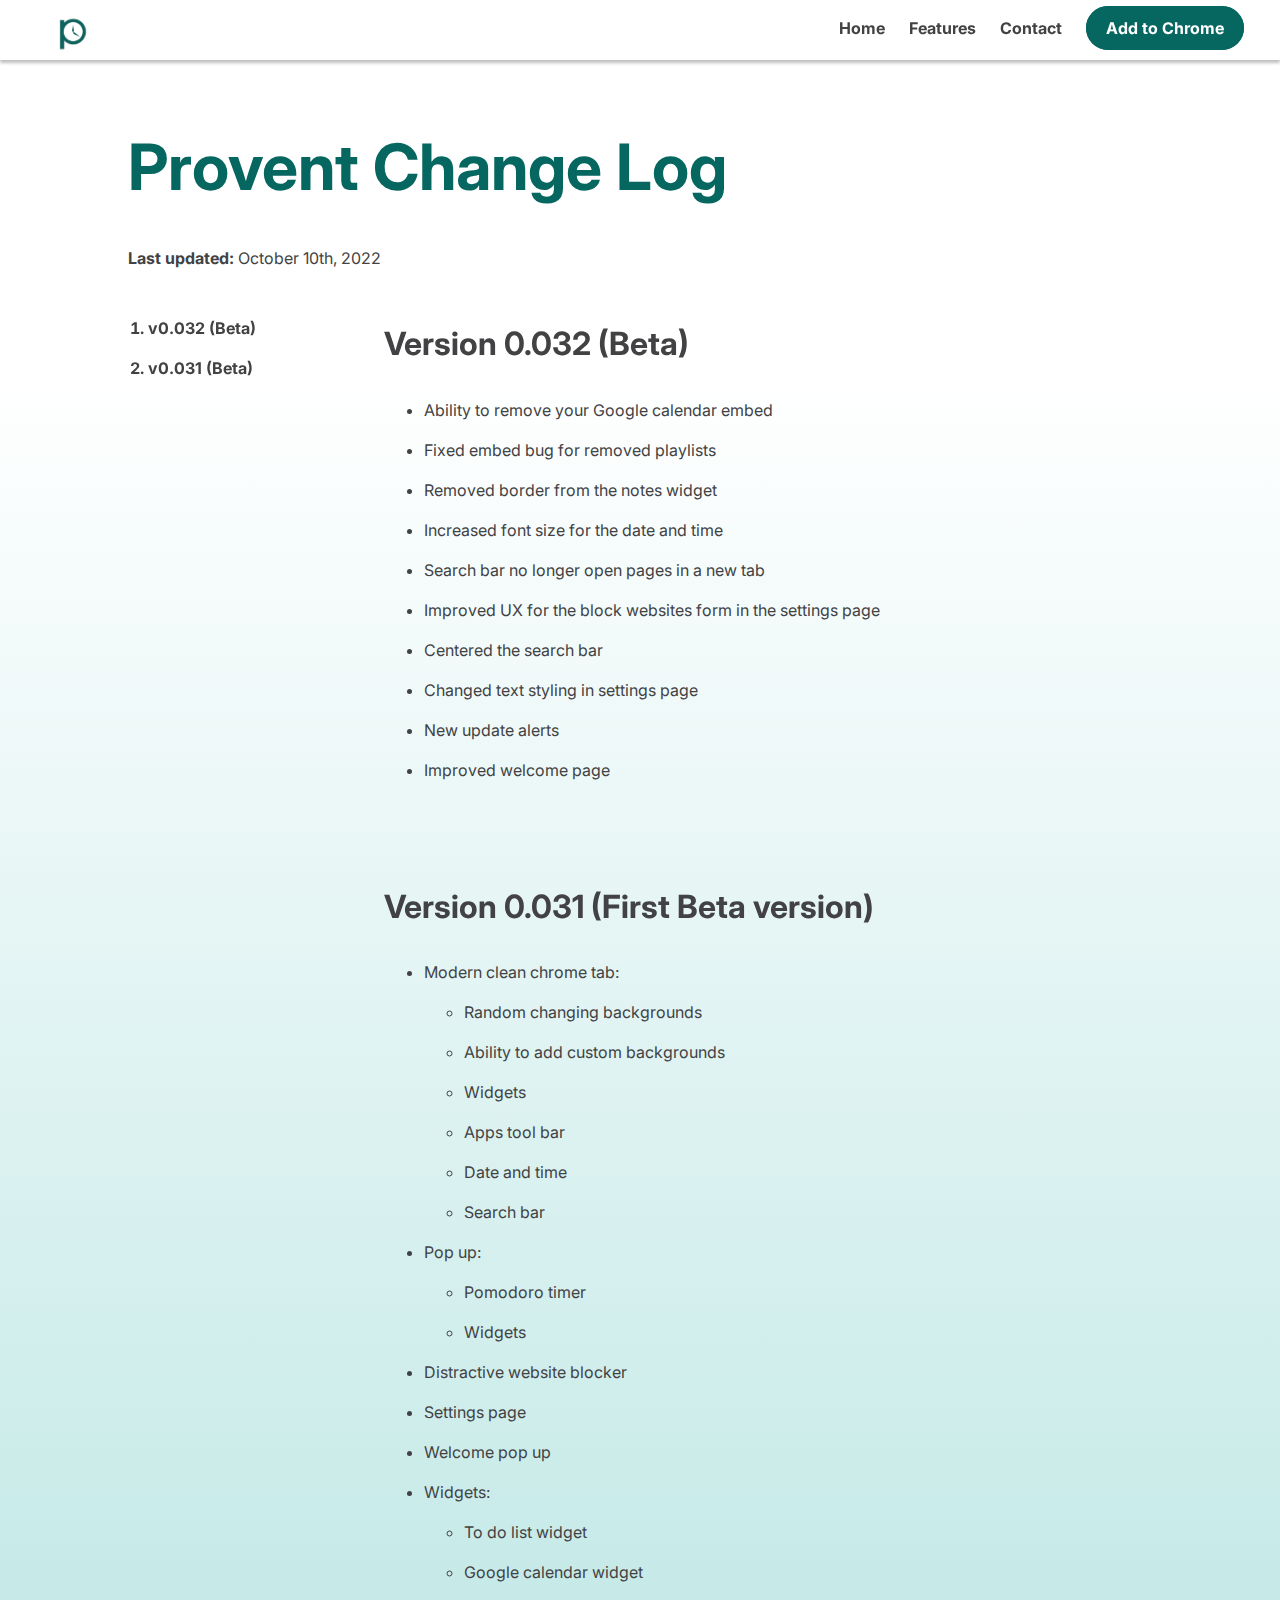
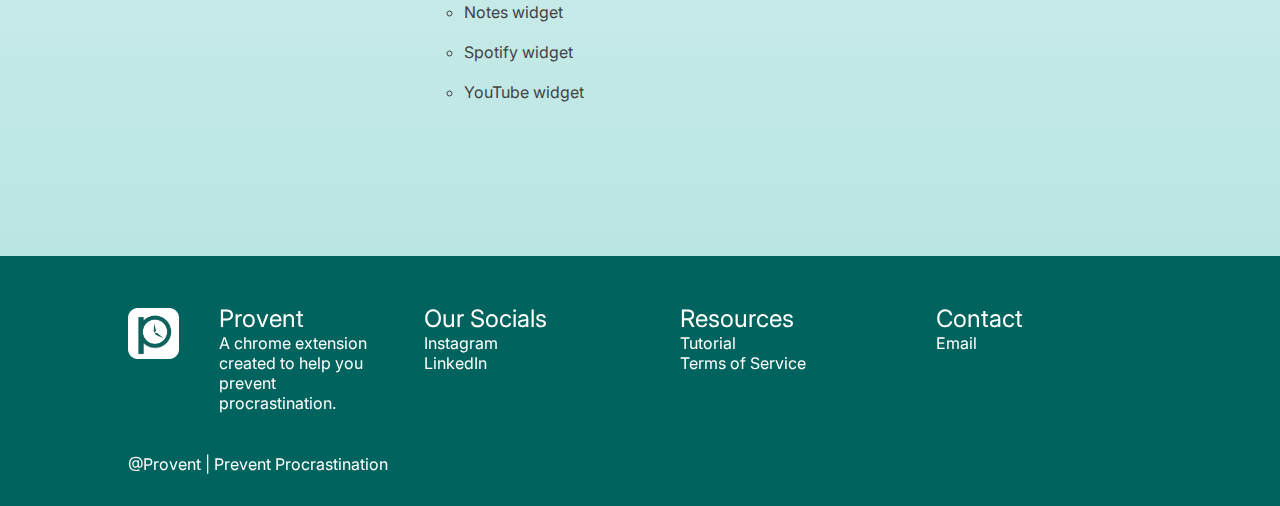
==== changelog.html @ 02d6f4b9 "Added more updates" ====
<!DOCTYPE html>
<html>
    <head>

		<!-- Global site tag (gtag.js) - Google Analytics -->
		<script async src="https://www.googletagmanager.com/gtag/js?id=G-ZHJ4S93012"></script>
		<script>
		window.dataLayer = window.dataLayer || [];
		function gtag(){dataLayer.push(arguments);}
		gtag('js', new Date());

		gtag('config', 'G-ZHJ4S93012');
		</script>

        <title>Provent Change Log</title>
        <meta name="viewport" content="width=device-width, initial-scale=1.0">

		<meta name="keywords" content="Provent, Chrome, Chrome Extension, Productivity, Pomodoro, Timer, Time management, tool, productivity Chrome extension">
		<meta name="author" content="Provent">
		<meta name="application-name" content="Provent">
			
		<meta name="description" content="Introducing Provent, the all-inclusive, customizable time management Chrome Extension to tailor to your workflow."/>
			
		<meta name="title" property="og:title" content="Provent">
		<meta property="og:type" content="Website">
		<meta property="og:image" content="https://raw.githubusercontent.com/Provent-Extension/Provent-Extension.github.io/main/images/metaimage.png" /> 

		<link rel="stylesheet" href="css/info.css">
        <link rel="stylesheet" href="css/universal.css">
        <link rel="icon" href="images/logosmall.png">

		<!-- AOS -->
		<link href="https://unpkg.com/aos@2.3.1/dist/aos.css" rel="stylesheet">
		<!-- AOS -->
    </head>
    
    <body>
        <section class= 'header'>
            <nav>
                <div class='nav-links'>
                    <ul>
                        <li>
                            <img class="nav-logo" src="images/logobig.png" alt="Provent Logo">
                        </li>

						<li class="nav-right">
							<button id="entire_ham_menu" class="ham_menu" onclick="animate_ham_menu()">
								<div id="hammenu_line_one" class="lines"></div>
								<div id="hammenu_line_two" class="lines"></div>
								<div id="hammenu_line_three" class="lines"></div>
							</button>
						</li>
                        
                        <li class="nav-right"><a class="nav-download-btn" href="https://docs.google.com/forms/d/e/1FAIpQLSe_kOKucHuHbWUG4hhaOFghbyfjqIIUNT7FRG__xOjYIaOE_Q/viewform" target="_blank">Add to Chrome</a></li>
                        <li class="nav-right"><a class="nav_link" href="index.html#contact">Contact</a></li> 
                        <li class="nav-right"><a class="nav_link" href="index.html#features">Features</a></li> 
                        <li class="nav-right"><a class="nav_link" href="index.html#home">Home</a></li>      
					</ul>
                </div>
            </nav>
        </section>

		<!-- Mobile nav bar -->

		<nav class="mobile_navbar" id="vertical_nav_bar">
			<ul class="mobile_navbar_ul">
				<li class="nav_mobile_li" onclick="animate_ham_menu()"><a class="nav_mobile_link" href="index.html#home">Home</a></li> 
				<li class="nav_mobile_li" onclick="animate_ham_menu()"><a class="nav_mobile_link" href="index.html#features">Features</a></li> 
				<li class="nav_mobile_li" onclick="animate_ham_menu()"><a class="nav_mobile_link" href="index.html#contact">Contact</a></li> 
				<li class="nav_mobile_li" onclick="animate_ham_menu()"><a class="mobilenav-download-btn" href="https://docs.google.com/forms/d/e/1FAIpQLSe_kOKucHuHbWUG4hhaOFghbyfjqIIUNT7FRG__xOjYIaOE_Q/viewform" target="_blank">Add to Chrome</a></li>
			</ul>
		</nav>

		<div class="vnb_blur" id="vnb_blur" onclick="animate_ham_menu()">
			
		</div>
		<!-- Mobile nav bar ^^^ -->
         
        <section class="info_container">
            <h1 class="page_info_title">Provent Change Log</h1>
			<p class="page_info_des"><b>Last updated:</b> October 10th, 2022</p>

            <div class="column_containers">
                <div class="left_column_container">
					<ol class="info_nav_ol">
						<li class="info_nav_li"><a class="info_nav_a" href="#v0.032">v0.032 (Beta)</a></li>
						<li class="info_nav_li"><a class="info_nav_a" href="#v0.031">v0.031 (Beta)</a></li>
					</ol>
                </div>

                <div class="right_column_container">

					<h2 class="info_title" id="v0.032">Version 0.032 (Beta)</h2>
				
                    <ul class="info_l_container">
                        <li class="info_li">Ability to remove your Google calendar embed</li>
                        <li class="info_li">Fixed embed bug for removed playlists</li>
                        <li class="info_li">Removed border from the notes widget</li>
                        <li class="info_li">Increased font size for the date and time</li>
                        <li class="info_li">Search bar no longer open pages in a new tab</li>
                        <li class="info_li">Improved UX for the block websites form in the settings page</li>
                        <li class="info_li">Centered the search bar</li>
                        <li class="info_li">Changed text styling in settings page</li>
                        <li class="info_li">New update alerts</li>
						<li class="info_li">Improved welcome page</li>
                    </ul>
            

					<h2 class="info_title" id="v0.031">Version 0.031 (First Beta version)</h2>
    
                    <ul class="info_l_container">
                        <li class="info_li">Modern clean chrome tab:</li>
                        <ul class="info_l_container">
                            <li class="info_li">Random changing backgrounds</li>
                            <li class="info_li">Ability to add custom backgrounds</li>
                            <li class="info_li">Widgets</li>
                            <li class="info_li">Apps tool bar</li>
                            <li class="info_li">Date and time</li>
                            <li class="info_li">Search bar</li>
                        </ul>
                        <li class="info_li">Pop up:</li>
                        <ul class="info_l_container">
                            <li class="info_li">Pomodoro timer</li>
                            <li class="info_li">Widgets</li>             
                        </ul>
                        <li class="info_li">Distractive website blocker</li>
                        <li class="info_li">Settings page</li>
                        <li class="info_li">Welcome pop up</li>
                        <li class="info_li">Widgets:</li>
                        <ul class="info_l_container">
                            <li class="info_li">To do list widget</li>
                            <li class="info_li">Google calendar widget</li>
                            <li class="info_li">Notes widget</li>
                            <li class="info_li">Spotify widget</li>
                            <li class="info_li">YouTube widget</li>
                        </ul>
                    </ul>
                

		
	
				</div>
            </div>
        </section>


		
		<footer id="contact">
			<div class="footer_column_container">
				<div class="footer_column">
					<div class="footer_secondary_column fsc_logo_container">
						<img class="footer_logo" src="images/logobig.png">
					</div>
					
					<div class="footer_secondary_column fsc_text_container">
						<ul class="footer_list_container">
							<li class="footer_list_item flt_title">Provent</li>
							<li class="footer_list_item fsc_text">A chrome extension created to help you prevent procrastination.</li>
						</ul>
					</div>
				</div>
							
				<div class="footer_column">
					<ul class="footer_list_container">
						<li class="footer_list_item flt_title">Our Socials</li>
						<li class="footer_list_item"><a class="flt_link" href="https://www.instagram.com/proventextension/" target="_blank">Instagram</a></li>
						<!-- <li class="footer_list_item"><a class="flt_link" href="" target="_blank">Twitter</a></li> -->
						<li class="footer_list_item"><a class="flt_link" href="https://www.linkedin.com/company/proventextension" target="_blank">LinkedIn</a></li>
					</ul>
				</div>
							
				<div class="footer_column">
					<ul class="footer_list_container">
						<li class="footer_list_item flt_title">Resources</li>
						<li class="footer_list_item"><a class="flt_link" href="tutorial.html">Tutorial</a></li>
						<li class="footer_list_item"><a class="flt_link" href="tos.html">Terms of Service</a></li>
					</ul>
				</div>
				
				<div class="footer_column">
					<ul class="footer_list_container">
						<li class="footer_list_item flt_title">Contact</li>
						<li class="footer_list_item"><a class="flt_link" href="mailto:helloprovent@gmail.com" target="_blank">Email</a></li>

					</ul>
				</div>
			</div>
			<p class="credits">@Provent | Prevent Procrastination</p>
		</footer>

		<script src="js/navbar.js"></script>

		<!-- AOS -->
		<script src="https://unpkg.com/aos@2.3.1/dist/aos.js"></script>

		<script>
			AOS.init();
		</script>
		<!-- AOS -->

    </body>
</html>
---- css/info.css ----
html {
    scroll-behavior: smooth;
  }

body {
    background: linear-gradient(rgb(255, 255, 255) 17.67%, rgb(174, 225, 222) 100%, rgb(228, 251, 251) 100%);
}

.info_container {
    position: relative;
    margin: 10% 10%;
}

.page_info_title {
    color: #066660;
    font-family: 'Inter', sans-serif;
    font-size: 4em;
    position: relative;
    margin-top: 120px;
}

.page_info_des {
    margin-bottom: 20px;
    color: #424244;
    font-family: 'Inter', sans-serif;
    font-size: 1em;
    position: relative;
}

.column_containers:after {
    content: "";
    display: table;
    clear: both;
}

.left_column_container {
    float: left;
    width: 20%;
    position: sticky;
    top: 100px;
}
.info_nav_ol {
    padding: 0;
    padding-left: 20px;
    margin-top: 20px;
}
.info_nav_li {
    color: #424244;
    font-size: 1em;
    font-family: 'Inter', sans-serif;
    padding: 10px 0;
    font-weight: bold;
}
.info_nav_a {
    text-decoration: none;
    color: #424244;
}

.info_nav_a:hover {
    color: #066660;
}

.right_column_container {
    float: left;
    width: 75%;
    margin-left: 5%;
    margin-top: -60px;
    /* background: blue; */
}

.info_title {
    padding-top: 70px;
    color: #424244;
    font-family: 'Inter', sans-serif;
    font-size: 2em;
    position: relative;
}

.info_des {
    /* margin-bottom: -20px; */
    color: #424244;
    font-family: 'Inter', sans-serif;
    font-size: 1em;
    position: relative;
    margin-top: 20px;

    white-space: pre-line; /* collapse WS, preserve LB */
}

.info_l_container {
    font-family: 'Inter', sans-serif;
    color: #424244;
}

.info_li {
    font-family: 'Inter', sans-serif;
    color: #424244;
    padding: 10px 0px;
}

.tos_character_casing {
    text-transform: uppercase;
}

.youtube_tutorial {
    width: 560px;
    height: 315px;
    display: block;
    margin: 0 auto;
}

@media only screen and (max-width: 1000px) {
    .info_container {
        margin: 10% 5%; /* Decreases the horizontal margins */
    }
}

@media only screen and (max-width: 850px) {
    .info_container {
        margin: 10% 7.5%; /* Decreases the horizontal margins */
    }
    .left_column_container {
        position: relative;
        top: 0px;
        width: 100%;
    }
    .right_column_container {
        width: 100%;
        margin-left: 0%;
    }
    .info_title {
        font-size: 1.5em;
    }
}

@media only screen and (max-width: 700px) {
    .youtube_tutorial {
        width: 300px;
        height: 160px;
        display: block;
        margin: 0 auto;
    }   
}

@media only screen and (max-width: 500px) {
    .youtube_tutorial {
        width: 200px;
        height: 100px;
        display: block;
        margin: 0 auto;
    }   
}
---- css/universal.css ----
@import url('https://fonts.googleapis.com/css2?family=Comfortaa:wght@300&family=Dosis:wght@300&family=Inter&family=Poppins:ital,wght@0,600;1,600&family=Space+Mono&display=swap');

body {
    margin: 0;
}

img {
    pointer-events: none;
}

/* Nav bar */
nav {
    background-color: #FFFFFF;
    display: flex;
    justify-content: space-between;
    align-items: center;
    position: fixed;
    width: 100%;
    height: 60px;
    top: 0;
    z-index: 99;
    box-shadow: 0px 3px 3px rgb(0 0 0 / 25%);
}

.nav-links {
    width: 100%;
}

.nav-links ul li {
    list-style: none;
    display: inline-block;
    padding: 8px 12px;
    position: relative;
    font-family: 'Inter', sans-serif;
    line-height: 60px;
}

.nav-logo {
    position: relative;
    width: 40px;
    height: auto;
    top: 15px;
}

.nav-right {
    float: right;
	color: #424244;
	font-weight: bold;
}


.nav_link {
    color: #424244;
    text-decoration: none;
    transition: 0.3s;
}

.nav_link:hover {
    color: #88DBD4;
}

.nav-download-btn {
    background-color: #066660;
    color: #FFFFFF;
    font-family: 'Inter', sans-serif;
    text-align: center;
    border-radius: 40px;
    padding: 10px 18px;
    text-decoration: none;
    transition: 0.3s;
    border: #066660 2px solid;
}

.nav-download-btn:hover {
    background: transparent;
    color: #424244;
}

.quote {
    width: 80%;
}

/*Hamburger Menu*/
.ham_menu {
    width:auto;
    height:auto;
    border:none;
    cursor:pointer;
    display:none;
    margin-right:2em;
    position: relative;
    top: 15px;
    background: transparent;
}
.ham_menu:focus {
    outline:none;
}
.lines {
    width:25px;
    height:3px;
    margin:4px;
    top:0px;
    background: #88DBD4;
}

.line_one_ani {
    transition:0.2s;
    transform:rotate(135deg);
    position: relative;
    top:7px;
    animation: move_then_rotate 0.1s;
}
@keyframes move_then_rotate {
    from {top:0px; transform:rotate(0deg);}
    to {top:7px; transform:rotate(135deg);}
}
.line_two_ani {
    transition:0.2s;
    transform:rotate(45deg);
}
.line_three_ani {
    position: relative;
    transition:0.5s;
    top:-7px;
    animation: move_then_disappear 0.1s;
    opacity:0;
    right:0px;
}
@keyframes move_then_disappear {
    0% {right:0px; opacity:1; top:0px;}
    25% {right:5px;}
    50% {right:-5px;}
    100% {right:0px; opacity:0; top:-7px;}
}
.ham_menu_spin {
    animation: ham_menu_spin 0.2s;
    transform-origin: center;
    transform:rotate(0deg);
}
@keyframes ham_menu_spin {
    from {transform:rotate(0deg);}
    to {transform:rotate(360deg);}
}
#hammenu_line_one {transition:0.2s;}
#hammenu_line_two {transition:0.2s;}
#hammenu_line_three {transition:0.2s;}
@keyframes move_then_reappear {
    0% {right:0px; opacity:0; top:-7px;}
    25% {right:-5px;}
    50% {right:5px;}
    100% {right:0px; opacity:1; top:0px;}
}
/*Hamburger Menu ^ ^ ^*/
/* Nav bar ^^^ */

/* Mobile navbar */
.vnb_blur {
    background: #000000;
    opacity: 0.7;
    height: 100vh;
    width: 100vw;
    position: fixed;
    z-index: 89;
    transition: 0.3s;
    display: none;
    cursor: pointer;
}

.mobile_navbar {
    background: #FFFFFF;
    height: 100vh;
    width: 70%;
    position: fixed;
    /* display: block; */
    display: none;
    right: 0;
    z-index: 90;
    right: -500px;
    transition: 0.3s;
}

.mobile_navbar_ul {
    position: relative;
    top: 200px;
    list-style-type: none;
    margin: 0 auto;
    display: block;
    padding: 0;
}
.nav_mobile_li {
    text-align: center;
    font-size: 1.2em;
    margin: 20px 0;
}

.nav_mobile_link {
    color: #424244;
    text-decoration: none;
    transition: 0.3s;
    font-family: 'Inter';
    font-style: normal;
}

.nav_mobile_link:hover {
    color: #88DBD4;
}
.mobilenav-download-btn {
    background: #066660;
    color: #FFFFFF;
    font-family: 'Inter', sans-serif;
    text-align: center;
    border-radius: 40px;
    padding: 10px 15px;
    top: 100px;
    position: relative;
    text-decoration: none;
    transition: 0.3s;
    border: #066660 2px solid;
}

.mobilenav-download-btn:hover {
    background: transparent;
    color: #424244;
}
/* Mobile navbar ^^^ */


/* Footer */

footer {
	margin-top: 50px;
	width: 100%;
	height: auto;
	background: #00635D;
	padding: 2.5% 0px;
}

.footer_column_container {
	padding: 0px 10%;
}

.footer_column_container:after {
    content: "";
    display: table;
    clear: both;
}

.footer_column {
    width: 25%;
    float: left;
    position: relative;
    height: auto;
	margin: 0 auto;
	display: block;
}

.footer_secondary_column {
    float: left;
    position: relative;
    height: auto;
	margin: 0 auto;
	display: block;
}
.fsc_logo_container {
	width: 20%;
}
.fsc_text_container {
	width: 80%;
}

.fsc_text {
	color: white;
	text-decoration: none;
	width: 90%;
}

.footer_logo {
	width: 100%;
	height: auto;
	display: block;
	margin: 0 auto;
	top: 20px;
	position: relative;
}

.footer_list_container {
	list-style-type: none;
}

.footer_list_item {
	color: white;
	font-family: 'Inter';
    font-style: normal;
}

.flt_title {
	font-size: 1.5em;
}

.flt_link {
	color: white;
	text-decoration: none;
    transition: 0.3s;
}

.flt_link:hover {
    color: #D8FBF9;
}

.credits {
	color: #FFFFFF;
	font-family: 'Inter';
	font-style: normal;
	width: 80%;
	margin: 0px auto;
	display: block;
	position: relative;
    margin-top: 25px;
}
/* Footer ^^^ */

@media only screen and (max-width: 860px) {
    .footer_column {
        width: 100%;
        float: none;
        display: block;
        margin: 0 auto;
    }
    .fsc_logo_container {
        width: 60px;
    }
    .footer_logo {
        width: 60px;
        margin-bottom: 30px;
    }
    .footer_secondary_column {
        float: none;
        width: 100%;
        display: block;
        margin: 0 auto;
    }
    .footer_list_container {
        padding: 0;
    }
    .footer_list_item {
        text-align: center;
        display: block;
        margin: 5px auto;
    }
}

@media only screen and (max-width: 600px) {
    .ham_menu {display:block;}
    .nav-download-btn {display: none;}
    .nav_link {display: none;}
}
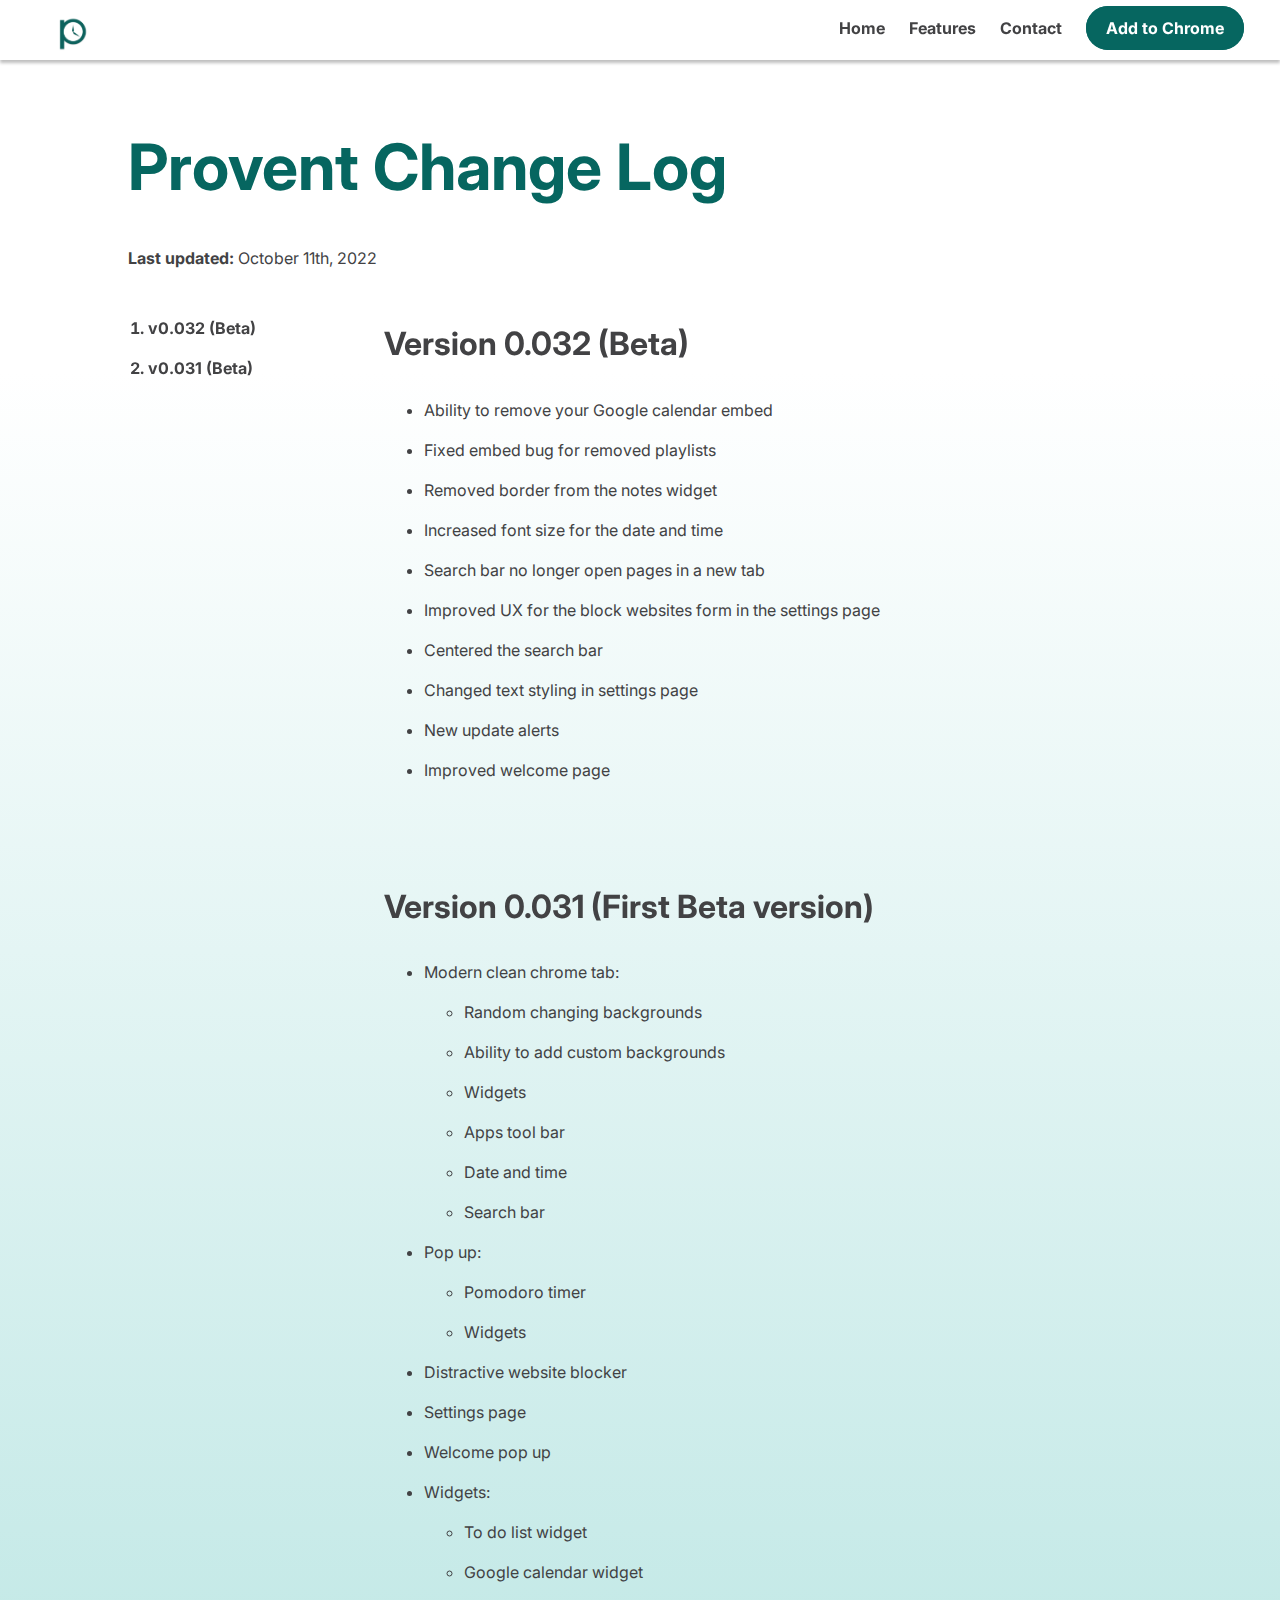
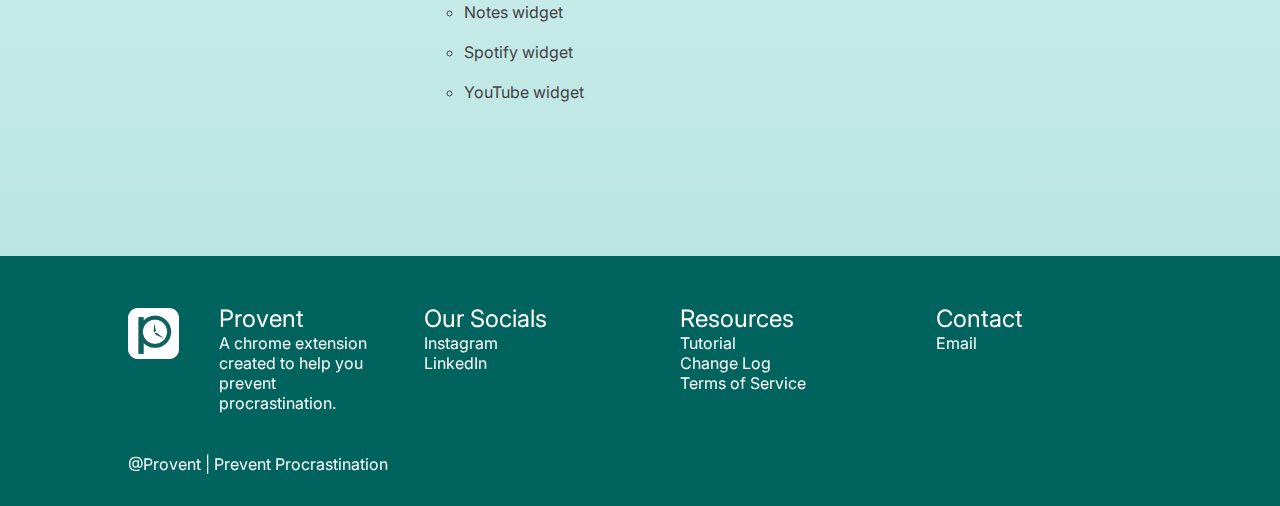
==== commit 5ddd4c9f: "Updated for v0.032" ====
--- a/changelog.html
+++ b/changelog.html
@@ -78,7 +78,7 @@
          
         <section class="info_container">
             <h1 class="page_info_title">Provent Change Log</h1>
-			<p class="page_info_des"><b>Last updated:</b> October 10th, 2022</p>
+			<p class="page_info_des"><b>Last updated:</b> October 11th, 2022</p>
 
             <div class="column_containers">
                 <div class="left_column_container">
@@ -173,6 +173,7 @@
 					<ul class="footer_list_container">
 						<li class="footer_list_item flt_title">Resources</li>
 						<li class="footer_list_item"><a class="flt_link" href="tutorial.html">Tutorial</a></li>
+						<li class="footer_list_item"><a class="flt_link" href="changelog.html">Change Log</a></li>
 						<li class="footer_list_item"><a class="flt_link" href="tos.html">Terms of Service</a></li>
 					</ul>
 				</div>
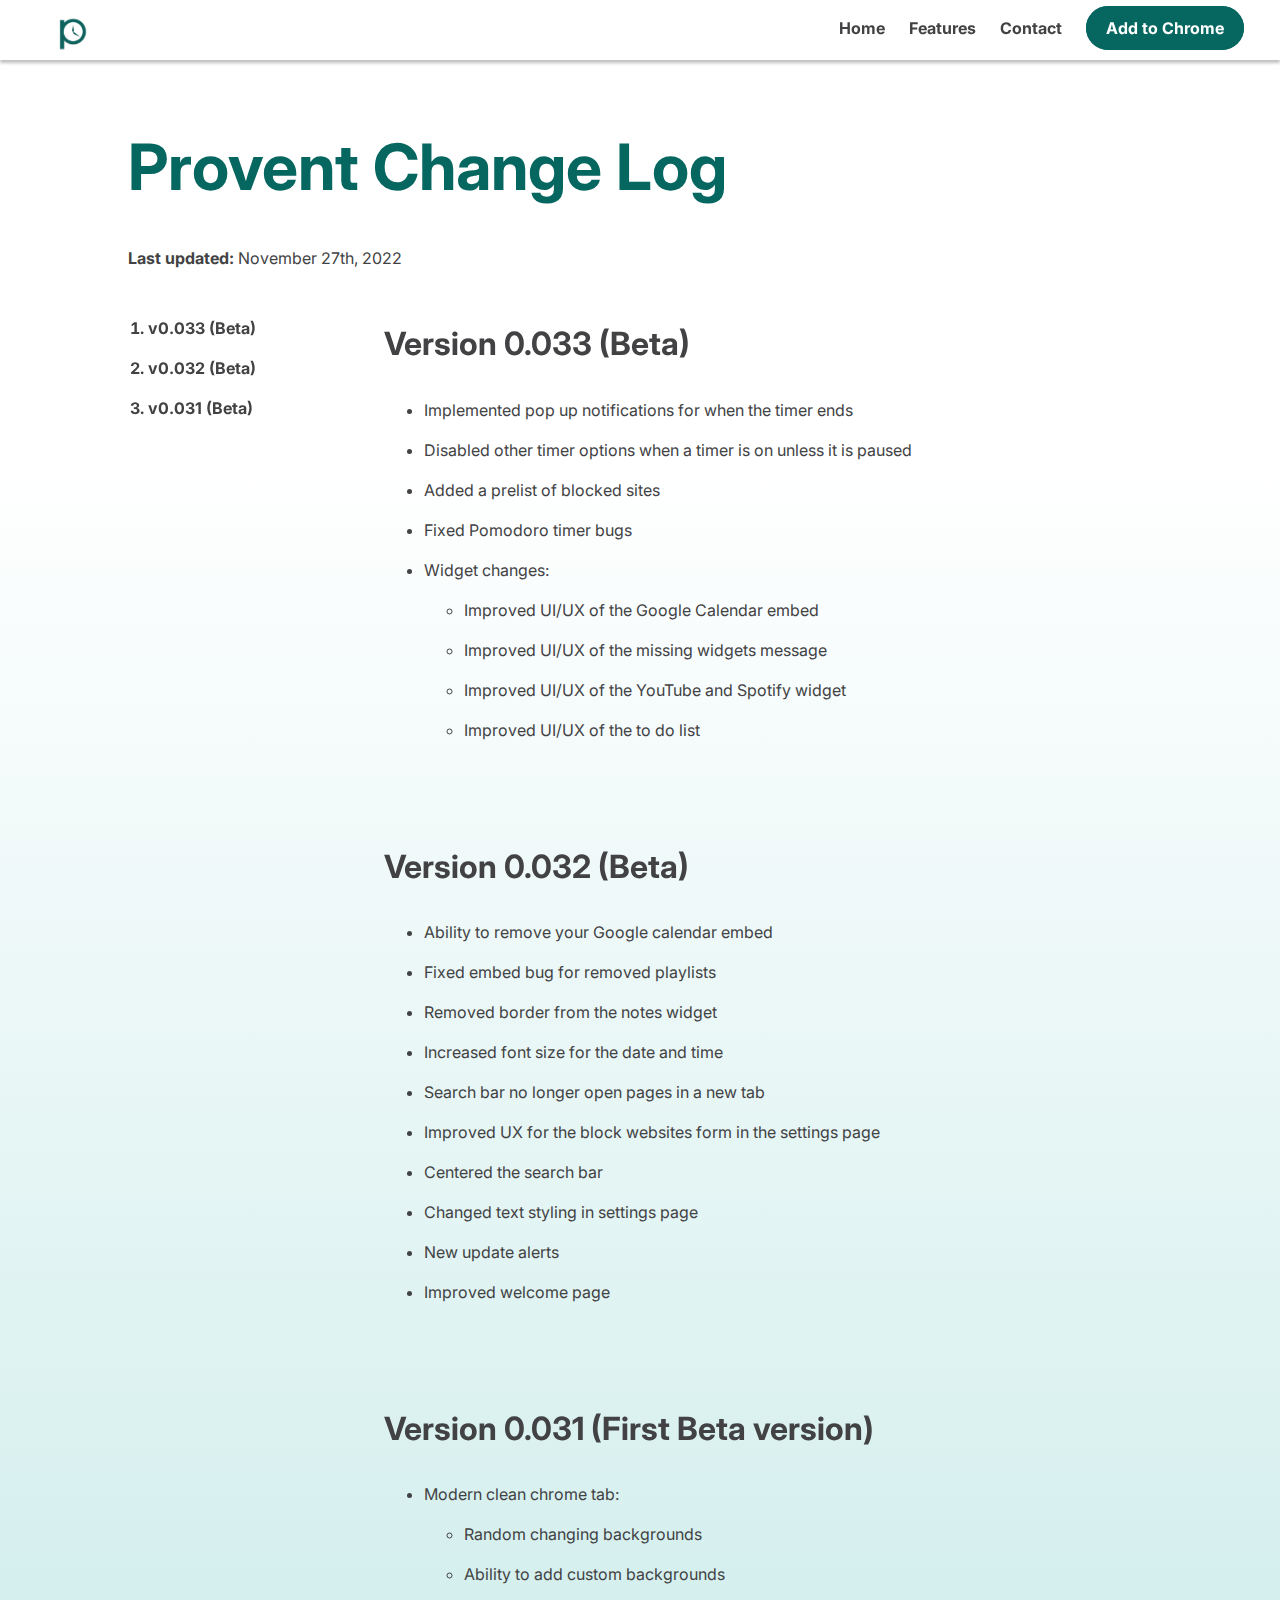
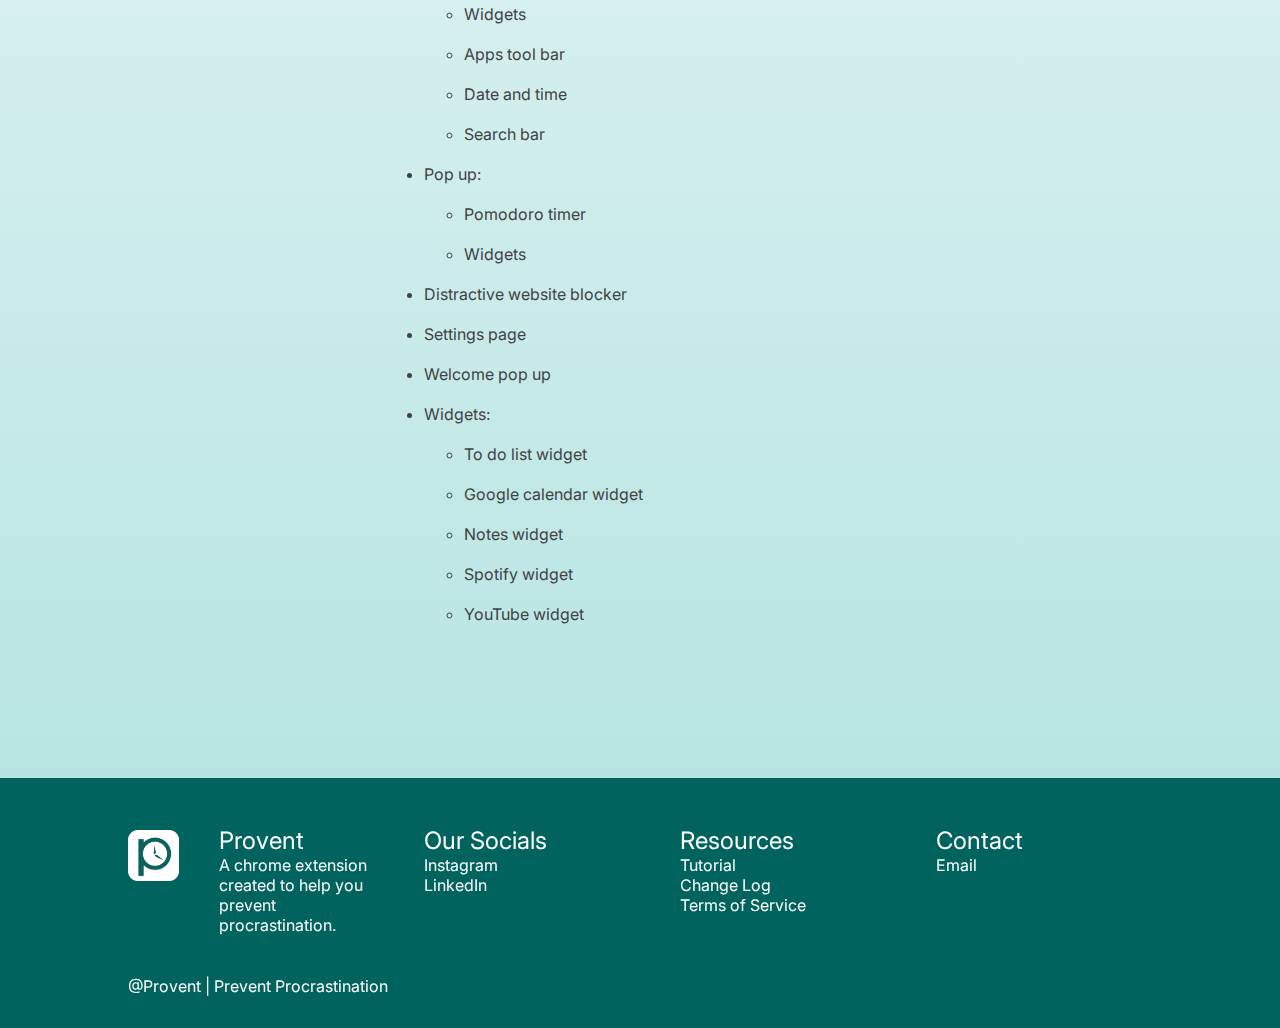
==== commit 1a5c5b40: "Added v0.033 and Download link" ====
--- a/changelog.html
+++ b/changelog.html
@@ -1,203 +1,222 @@
-<!DOCTYPE html>
-<html>
-    <head>
-
-		<!-- Global site tag (gtag.js) - Google Analytics -->
-		<script async src="https://www.googletagmanager.com/gtag/js?id=G-ZHJ4S93012"></script>
-		<script>
-		window.dataLayer = window.dataLayer || [];
-		function gtag(){dataLayer.push(arguments);}
-		gtag('js', new Date());
-
-		gtag('config', 'G-ZHJ4S93012');
-		</script>
-
-        <title>Provent Change Log</title>
-        <meta name="viewport" content="width=device-width, initial-scale=1.0">
-
-		<meta name="keywords" content="Provent, Chrome, Chrome Extension, Productivity, Pomodoro, Timer, Time management, tool, productivity Chrome extension">
-		<meta name="author" content="Provent">
-		<meta name="application-name" content="Provent">
-			
-		<meta name="description" content="Introducing Provent, the all-inclusive, customizable time management Chrome Extension to tailor to your workflow."/>
-			
-		<meta name="title" property="og:title" content="Provent">
-		<meta property="og:type" content="Website">
-		<meta property="og:image" content="https://raw.githubusercontent.com/Provent-Extension/Provent-Extension.github.io/main/images/metaimage.png" /> 
-
-		<link rel="stylesheet" href="css/info.css">
-        <link rel="stylesheet" href="css/universal.css">
-        <link rel="icon" href="images/logosmall.png">
-
-		<!-- AOS -->
-		<link href="https://unpkg.com/aos@2.3.1/dist/aos.css" rel="stylesheet">
-		<!-- AOS -->
-    </head>
-    
-    <body>
-        <section class= 'header'>
-            <nav>
-                <div class='nav-links'>
-                    <ul>
-                        <li>
-                            <img class="nav-logo" src="images/logobig.png" alt="Provent Logo">
-                        </li>
-
-						<li class="nav-right">
-							<button id="entire_ham_menu" class="ham_menu" onclick="animate_ham_menu()">
-								<div id="hammenu_line_one" class="lines"></div>
-								<div id="hammenu_line_two" class="lines"></div>
-								<div id="hammenu_line_three" class="lines"></div>
-							</button>
-						</li>
-                        
-                        <li class="nav-right"><a class="nav-download-btn" href="https://docs.google.com/forms/d/e/1FAIpQLSe_kOKucHuHbWUG4hhaOFghbyfjqIIUNT7FRG__xOjYIaOE_Q/viewform" target="_blank">Add to Chrome</a></li>
-                        <li class="nav-right"><a class="nav_link" href="index.html#contact">Contact</a></li> 
-                        <li class="nav-right"><a class="nav_link" href="index.html#features">Features</a></li> 
-                        <li class="nav-right"><a class="nav_link" href="index.html#home">Home</a></li>      
-					</ul>
-                </div>
-            </nav>
-        </section>
-
-		<!-- Mobile nav bar -->
-
-		<nav class="mobile_navbar" id="vertical_nav_bar">
-			<ul class="mobile_navbar_ul">
-				<li class="nav_mobile_li" onclick="animate_ham_menu()"><a class="nav_mobile_link" href="index.html#home">Home</a></li> 
-				<li class="nav_mobile_li" onclick="animate_ham_menu()"><a class="nav_mobile_link" href="index.html#features">Features</a></li> 
-				<li class="nav_mobile_li" onclick="animate_ham_menu()"><a class="nav_mobile_link" href="index.html#contact">Contact</a></li> 
-				<li class="nav_mobile_li" onclick="animate_ham_menu()"><a class="mobilenav-download-btn" href="https://docs.google.com/forms/d/e/1FAIpQLSe_kOKucHuHbWUG4hhaOFghbyfjqIIUNT7FRG__xOjYIaOE_Q/viewform" target="_blank">Add to Chrome</a></li>
-			</ul>
-		</nav>
-
-		<div class="vnb_blur" id="vnb_blur" onclick="animate_ham_menu()">
-			
-		</div>
-		<!-- Mobile nav bar ^^^ -->
-         
-        <section class="info_container">
-            <h1 class="page_info_title">Provent Change Log</h1>
-			<p class="page_info_des"><b>Last updated:</b> October 11th, 2022</p>
-
-            <div class="column_containers">
-                <div class="left_column_container">
-					<ol class="info_nav_ol">
-						<li class="info_nav_li"><a class="info_nav_a" href="#v0.032">v0.032 (Beta)</a></li>
-						<li class="info_nav_li"><a class="info_nav_a" href="#v0.031">v0.031 (Beta)</a></li>
-					</ol>
-                </div>
-
-                <div class="right_column_container">
-
-					<h2 class="info_title" id="v0.032">Version 0.032 (Beta)</h2>
-				
-                    <ul class="info_l_container">
-                        <li class="info_li">Ability to remove your Google calendar embed</li>
-                        <li class="info_li">Fixed embed bug for removed playlists</li>
-                        <li class="info_li">Removed border from the notes widget</li>
-                        <li class="info_li">Increased font size for the date and time</li>
-                        <li class="info_li">Search bar no longer open pages in a new tab</li>
-                        <li class="info_li">Improved UX for the block websites form in the settings page</li>
-                        <li class="info_li">Centered the search bar</li>
-                        <li class="info_li">Changed text styling in settings page</li>
-                        <li class="info_li">New update alerts</li>
-						<li class="info_li">Improved welcome page</li>
-                    </ul>
-            
-
-					<h2 class="info_title" id="v0.031">Version 0.031 (First Beta version)</h2>
-    
-                    <ul class="info_l_container">
-                        <li class="info_li">Modern clean chrome tab:</li>
-                        <ul class="info_l_container">
-                            <li class="info_li">Random changing backgrounds</li>
-                            <li class="info_li">Ability to add custom backgrounds</li>
-                            <li class="info_li">Widgets</li>
-                            <li class="info_li">Apps tool bar</li>
-                            <li class="info_li">Date and time</li>
-                            <li class="info_li">Search bar</li>
-                        </ul>
-                        <li class="info_li">Pop up:</li>
-                        <ul class="info_l_container">
-                            <li class="info_li">Pomodoro timer</li>
-                            <li class="info_li">Widgets</li>             
-                        </ul>
-                        <li class="info_li">Distractive website blocker</li>
-                        <li class="info_li">Settings page</li>
-                        <li class="info_li">Welcome pop up</li>
-                        <li class="info_li">Widgets:</li>
-                        <ul class="info_l_container">
-                            <li class="info_li">To do list widget</li>
-                            <li class="info_li">Google calendar widget</li>
-                            <li class="info_li">Notes widget</li>
-                            <li class="info_li">Spotify widget</li>
-                            <li class="info_li">YouTube widget</li>
-                        </ul>
-                    </ul>
-                
-
-		
-	
-				</div>
-            </div>
-        </section>
-
-
-		
-		<footer id="contact">
-			<div class="footer_column_container">
-				<div class="footer_column">
-					<div class="footer_secondary_column fsc_logo_container">
-						<img class="footer_logo" src="images/logobig.png">
-					</div>
-					
-					<div class="footer_secondary_column fsc_text_container">
-						<ul class="footer_list_container">
-							<li class="footer_list_item flt_title">Provent</li>
-							<li class="footer_list_item fsc_text">A chrome extension created to help you prevent procrastination.</li>
-						</ul>
-					</div>
-				</div>
-							
-				<div class="footer_column">
-					<ul class="footer_list_container">
-						<li class="footer_list_item flt_title">Our Socials</li>
-						<li class="footer_list_item"><a class="flt_link" href="https://www.instagram.com/proventextension/" target="_blank">Instagram</a></li>
-						<!-- <li class="footer_list_item"><a class="flt_link" href="" target="_blank">Twitter</a></li> -->
-						<li class="footer_list_item"><a class="flt_link" href="https://www.linkedin.com/company/proventextension" target="_blank">LinkedIn</a></li>
-					</ul>
-				</div>
-							
-				<div class="footer_column">
-					<ul class="footer_list_container">
-						<li class="footer_list_item flt_title">Resources</li>
-						<li class="footer_list_item"><a class="flt_link" href="tutorial.html">Tutorial</a></li>
-						<li class="footer_list_item"><a class="flt_link" href="changelog.html">Change Log</a></li>
-						<li class="footer_list_item"><a class="flt_link" href="tos.html">Terms of Service</a></li>
-					</ul>
-				</div>
-				
-				<div class="footer_column">
-					<ul class="footer_list_container">
-						<li class="footer_list_item flt_title">Contact</li>
-						<li class="footer_list_item"><a class="flt_link" href="mailto:helloprovent@gmail.com" target="_blank">Email</a></li>
-
-					</ul>
-				</div>
-			</div>
-			<p class="credits">@Provent | Prevent Procrastination</p>
-		</footer>
-
-		<script src="js/navbar.js"></script>
-
-		<!-- AOS -->
-		<script src="https://unpkg.com/aos@2.3.1/dist/aos.js"></script>
-
-		<script>
-			AOS.init();
-		</script>
-		<!-- AOS -->
-
-    </body>
-</html>
+<!DOCTYPE html>
+<html>
+    <head>
+
+		<!-- Global site tag (gtag.js) - Google Analytics -->
+		<script async src="https://www.googletagmanager.com/gtag/js?id=G-ZHJ4S93012"></script>
+		<script>
+		window.dataLayer = window.dataLayer || [];
+		function gtag(){dataLayer.push(arguments);}
+		gtag('js', new Date());
+
+		gtag('config', 'G-ZHJ4S93012');
+		</script>
+
+        <title>Provent Change Log</title>
+        <meta name="viewport" content="width=device-width, initial-scale=1.0">
+
+		<meta name="keywords" content="Provent, Chrome, Chrome Extension, Productivity, Pomodoro, Timer, Time management, tool, productivity Chrome extension">
+		<meta name="author" content="Provent">
+		<meta name="application-name" content="Provent">
+			
+		<meta name="description" content="Introducing Provent, the all-inclusive, customizable time management Chrome Extension to tailor to your workflow."/>
+			
+		<meta name="title" property="og:title" content="Provent">
+		<meta property="og:type" content="Website">
+		<meta property="og:image" content="https://raw.githubusercontent.com/Provent-Extension/Provent-Extension.github.io/main/images/metaimage.png" /> 
+
+		<link rel="stylesheet" href="css/info.css">
+        <link rel="stylesheet" href="css/universal.css">
+        <link rel="icon" href="images/logosmall.png">
+
+		<!-- AOS -->
+		<link href="https://unpkg.com/aos@2.3.1/dist/aos.css" rel="stylesheet">
+		<!-- AOS -->
+    </head>
+    
+    <body>
+        <section class= 'header'>
+            <nav>
+                <div class='nav-links'>
+                    <ul>
+                        <li>
+                            <img class="nav-logo" src="images/logobig.png" alt="Provent Logo">
+                        </li>
+
+						<li class="nav-right">
+							<button id="entire_ham_menu" class="ham_menu" onclick="animate_ham_menu()">
+								<div id="hammenu_line_one" class="lines"></div>
+								<div id="hammenu_line_two" class="lines"></div>
+								<div id="hammenu_line_three" class="lines"></div>
+							</button>
+						</li>
+                        
+                        <li class="nav-right"><a class="nav-download-btn" href="https://chrome.google.com/webstore/detail/provent/cnilpijpbkkefelbjobbfgdhpcdfpilg" target="_blank">Add to Chrome</a></li>
+                        <li class="nav-right"><a class="nav_link" href="#contact">Contact</a></li> 
+                        <li class="nav-right"><a class="nav_link" href="index.html#features">Features</a></li> 
+                        <li class="nav-right"><a class="nav_link" href="index.html#home">Home</a></li>      
+					</ul>
+                </div>
+            </nav>
+        </section>
+
+		<!-- Mobile nav bar -->
+
+		<nav class="mobile_navbar" id="vertical_nav_bar">
+			<ul class="mobile_navbar_ul">
+				<li class="nav_mobile_li" onclick="animate_ham_menu()"><a class="nav_mobile_link" href="index.html#home">Home</a></li> 
+				<li class="nav_mobile_li" onclick="animate_ham_menu()"><a class="nav_mobile_link" href="index.html#features">Features</a></li> 
+				<li class="nav_mobile_li" onclick="animate_ham_menu()"><a class="nav_mobile_link" href="#contact">Contact</a></li> 
+				<li class="nav_mobile_li" onclick="animate_ham_menu()"><a class="mobilenav-download-btn" href="https://chrome.google.com/webstore/detail/provent/cnilpijpbkkefelbjobbfgdhpcdfpilg" target="_blank">Add to Chrome</a></li>
+			</ul>
+		</nav>
+
+		<div class="vnb_blur" id="vnb_blur" onclick="animate_ham_menu()">
+			
+		</div>
+		<!-- Mobile nav bar ^^^ -->
+         
+        <section class="info_container">
+            <h1 class="page_info_title">Provent Change Log</h1>
+			<p class="page_info_des"><b>Last updated:</b> November 27th, 2022</p>
+
+            <div class="column_containers">
+                <div class="left_column_container">
+					<ol class="info_nav_ol">
+						<li class="info_nav_li"><a class="info_nav_a" href="#v0.033">v0.033 (Beta)</a></li>
+						<li class="info_nav_li"><a class="info_nav_a" href="#v0.032">v0.032 (Beta)</a></li>
+						<li class="info_nav_li"><a class="info_nav_a" href="#v0.031">v0.031 (Beta)</a></li>
+					</ol>
+                </div>
+
+                <div class="right_column_container">
+
+					<h2 class="info_title" id="v0.033">Version 0.033 (Beta)</h2>
+				
+                    <ul class="info_l_container">
+                        <li class="info_li">Implemented pop up notifications for when the timer ends</li>
+						<li class="info_li">Disabled other timer options when a timer is on unless it is paused</li>
+						<li class="info_li">Added a prelist of blocked sites</li>
+						<li class="info_li">Fixed Pomodoro timer bugs</li>
+
+						<li class="info_li">Widget changes:</li>
+						<ul class="info_l_container">
+							<li class="info_li">Improved UI/UX of the Google Calendar embed</li>
+							<li class="info_li">Improved UI/UX of the missing widgets message</li>
+							<li class="info_li">Improved UI/UX of the YouTube and Spotify widget</li>
+							<li class="info_li">Improved UI/UX of the to do list</li>
+                        </ul>
+
+                    </ul>
+
+					<h2 class="info_title" id="v0.032">Version 0.032 (Beta)</h2>
+				
+                    <ul class="info_l_container">
+                        <li class="info_li">Ability to remove your Google calendar embed</li>
+                        <li class="info_li">Fixed embed bug for removed playlists</li>
+                        <li class="info_li">Removed border from the notes widget</li>
+                        <li class="info_li">Increased font size for the date and time</li>
+                        <li class="info_li">Search bar no longer open pages in a new tab</li>
+                        <li class="info_li">Improved UX for the block websites form in the settings page</li>
+                        <li class="info_li">Centered the search bar</li>
+                        <li class="info_li">Changed text styling in settings page</li>
+                        <li class="info_li">New update alerts</li>
+						<li class="info_li">Improved welcome page</li>
+                    </ul>
+            
+
+					<h2 class="info_title" id="v0.031">Version 0.031 (First Beta version)</h2>
+    
+                    <ul class="info_l_container">
+                        <li class="info_li">Modern clean chrome tab:</li>
+                        <ul class="info_l_container">
+                            <li class="info_li">Random changing backgrounds</li>
+                            <li class="info_li">Ability to add custom backgrounds</li>
+                            <li class="info_li">Widgets</li>
+                            <li class="info_li">Apps tool bar</li>
+                            <li class="info_li">Date and time</li>
+                            <li class="info_li">Search bar</li>
+                        </ul>
+                        <li class="info_li">Pop up:</li>
+                        <ul class="info_l_container">
+                            <li class="info_li">Pomodoro timer</li>
+                            <li class="info_li">Widgets</li>             
+                        </ul>
+                        <li class="info_li">Distractive website blocker</li>
+                        <li class="info_li">Settings page</li>
+                        <li class="info_li">Welcome pop up</li>
+                        <li class="info_li">Widgets:</li>
+                        <ul class="info_l_container">
+                            <li class="info_li">To do list widget</li>
+                            <li class="info_li">Google calendar widget</li>
+                            <li class="info_li">Notes widget</li>
+                            <li class="info_li">Spotify widget</li>
+                            <li class="info_li">YouTube widget</li>
+                        </ul>
+                    </ul>
+                
+
+		
+	
+				</div>
+            </div>
+        </section>
+
+
+		
+		<footer id="contact">
+			<div class="footer_column_container">
+				<div class="footer_column">
+					<div class="footer_secondary_column fsc_logo_container">
+						<img class="footer_logo" src="images/logobig.png">
+					</div>
+					
+					<div class="footer_secondary_column fsc_text_container">
+						<ul class="footer_list_container">
+							<li class="footer_list_item flt_title">Provent</li>
+							<li class="footer_list_item fsc_text">A chrome extension created to help you prevent procrastination.</li>
+						</ul>
+					</div>
+				</div>
+							
+				<div class="footer_column">
+					<ul class="footer_list_container">
+						<li class="footer_list_item flt_title">Our Socials</li>
+						<li class="footer_list_item"><a class="flt_link" href="https://www.instagram.com/proventextension/" target="_blank">Instagram</a></li>
+						<!-- <li class="footer_list_item"><a class="flt_link" href="" target="_blank">Twitter</a></li> -->
+						<li class="footer_list_item"><a class="flt_link" href="https://www.linkedin.com/company/proventextension" target="_blank">LinkedIn</a></li>
+					</ul>
+				</div>
+							
+				<div class="footer_column">
+					<ul class="footer_list_container">
+						<li class="footer_list_item flt_title">Resources</li>
+						<li class="footer_list_item"><a class="flt_link" href="tutorial.html">Tutorial</a></li>
+						<li class="footer_list_item"><a class="flt_link" href="changelog.html">Change Log</a></li>
+						<li class="footer_list_item"><a class="flt_link" href="tos.html">Terms of Service</a></li>
+					</ul>
+				</div>
+				
+				<div class="footer_column">
+					<ul class="footer_list_container">
+						<li class="footer_list_item flt_title">Contact</li>
+						<li class="footer_list_item"><a class="flt_link" href="mailto:helloprovent@gmail.com" target="_blank">Email</a></li>
+
+					</ul>
+				</div>
+			</div>
+			<p class="credits">@Provent | Prevent Procrastination</p>
+		</footer>
+
+		<script src="js/navbar.js"></script>
+
+		<!-- AOS -->
+		<script src="https://unpkg.com/aos@2.3.1/dist/aos.js"></script>
+
+		<script>
+			AOS.init();
+		</script>
+		<!-- AOS -->
+
+    </body>
+</html>
--- a/css/info.css
+++ b/css/info.css
@@ -1,152 +1,152 @@
-html {
-    scroll-behavior: smooth;
-  }
-
-body {
-    background: linear-gradient(rgb(255, 255, 255) 17.67%, rgb(174, 225, 222) 100%, rgb(228, 251, 251) 100%);
-}
-
-.info_container {
-    position: relative;
-    margin: 10% 10%;
-}
-
-.page_info_title {
-    color: #066660;
-    font-family: 'Inter', sans-serif;
-    font-size: 4em;
-    position: relative;
-    margin-top: 120px;
-}
-
-.page_info_des {
-    margin-bottom: 20px;
-    color: #424244;
-    font-family: 'Inter', sans-serif;
-    font-size: 1em;
-    position: relative;
-}
-
-.column_containers:after {
-    content: "";
-    display: table;
-    clear: both;
-}
-
-.left_column_container {
-    float: left;
-    width: 20%;
-    position: sticky;
-    top: 100px;
-}
-.info_nav_ol {
-    padding: 0;
-    padding-left: 20px;
-    margin-top: 20px;
-}
-.info_nav_li {
-    color: #424244;
-    font-size: 1em;
-    font-family: 'Inter', sans-serif;
-    padding: 10px 0;
-    font-weight: bold;
-}
-.info_nav_a {
-    text-decoration: none;
-    color: #424244;
-}
-
-.info_nav_a:hover {
-    color: #066660;
-}
-
-.right_column_container {
-    float: left;
-    width: 75%;
-    margin-left: 5%;
-    margin-top: -60px;
-    /* background: blue; */
-}
-
-.info_title {
-    padding-top: 70px;
-    color: #424244;
-    font-family: 'Inter', sans-serif;
-    font-size: 2em;
-    position: relative;
-}
-
-.info_des {
-    /* margin-bottom: -20px; */
-    color: #424244;
-    font-family: 'Inter', sans-serif;
-    font-size: 1em;
-    position: relative;
-    margin-top: 20px;
-
-    white-space: pre-line; /* collapse WS, preserve LB */
-}
-
-.info_l_container {
-    font-family: 'Inter', sans-serif;
-    color: #424244;
-}
-
-.info_li {
-    font-family: 'Inter', sans-serif;
-    color: #424244;
-    padding: 10px 0px;
-}
-
-.tos_character_casing {
-    text-transform: uppercase;
-}
-
-.youtube_tutorial {
-    width: 560px;
-    height: 315px;
-    display: block;
-    margin: 0 auto;
-}
-
-@media only screen and (max-width: 1000px) {
-    .info_container {
-        margin: 10% 5%; /* Decreases the horizontal margins */
-    }
-}
-
-@media only screen and (max-width: 850px) {
-    .info_container {
-        margin: 10% 7.5%; /* Decreases the horizontal margins */
-    }
-    .left_column_container {
-        position: relative;
-        top: 0px;
-        width: 100%;
-    }
-    .right_column_container {
-        width: 100%;
-        margin-left: 0%;
-    }
-    .info_title {
-        font-size: 1.5em;
-    }
-}
-
-@media only screen and (max-width: 700px) {
-    .youtube_tutorial {
-        width: 300px;
-        height: 160px;
-        display: block;
-        margin: 0 auto;
-    }   
-}
-
-@media only screen and (max-width: 500px) {
-    .youtube_tutorial {
-        width: 200px;
-        height: 100px;
-        display: block;
-        margin: 0 auto;
-    }   
+html {
+    scroll-behavior: smooth;
+  }
+
+body {
+    background: linear-gradient(rgb(255, 255, 255) 17.67%, rgb(174, 225, 222) 100%, rgb(228, 251, 251) 100%);
+}
+
+.info_container {
+    position: relative;
+    margin: 10% 10%;
+}
+
+.page_info_title {
+    color: #066660;
+    font-family: 'Inter', sans-serif;
+    font-size: 4em;
+    position: relative;
+    margin-top: 120px;
+}
+
+.page_info_des {
+    margin-bottom: 20px;
+    color: #424244;
+    font-family: 'Inter', sans-serif;
+    font-size: 1em;
+    position: relative;
+}
+
+.column_containers:after {
+    content: "";
+    display: table;
+    clear: both;
+}
+
+.left_column_container {
+    float: left;
+    width: 20%;
+    position: sticky;
+    top: 100px;
+}
+.info_nav_ol {
+    padding: 0;
+    padding-left: 20px;
+    margin-top: 20px;
+}
+.info_nav_li {
+    color: #424244;
+    font-size: 1em;
+    font-family: 'Inter', sans-serif;
+    padding: 10px 0;
+    font-weight: bold;
+}
+.info_nav_a {
+    text-decoration: none;
+    color: #424244;
+}
+
+.info_nav_a:hover {
+    color: #066660;
+}
+
+.right_column_container {
+    float: left;
+    width: 75%;
+    margin-left: 5%;
+    margin-top: -60px;
+    /* background: blue; */
+}
+
+.info_title {
+    padding-top: 70px;
+    color: #424244;
+    font-family: 'Inter', sans-serif;
+    font-size: 2em;
+    position: relative;
+}
+
+.info_des {
+    /* margin-bottom: -20px; */
+    color: #424244;
+    font-family: 'Inter', sans-serif;
+    font-size: 1em;
+    position: relative;
+    margin-top: 20px;
+
+    white-space: pre-line; /* collapse WS, preserve LB */
+}
+
+.info_l_container {
+    font-family: 'Inter', sans-serif;
+    color: #424244;
+}
+
+.info_li {
+    font-family: 'Inter', sans-serif;
+    color: #424244;
+    padding: 10px 0px;
+}
+
+.tos_character_casing {
+    text-transform: uppercase;
+}
+
+.youtube_tutorial {
+    width: 560px;
+    height: 315px;
+    display: block;
+    margin: 0 auto;
+}
+
+@media only screen and (max-width: 1000px) {
+    .info_container {
+        margin: 10% 5%; /* Decreases the horizontal margins */
+    }
+}
+
+@media only screen and (max-width: 850px) {
+    .info_container {
+        margin: 10% 7.5%; /* Decreases the horizontal margins */
+    }
+    .left_column_container {
+        position: relative;
+        top: 0px;
+        width: 100%;
+    }
+    .right_column_container {
+        width: 100%;
+        margin-left: 0%;
+    }
+    .info_title {
+        font-size: 1.5em;
+    }
+}
+
+@media only screen and (max-width: 700px) {
+    .youtube_tutorial {
+        width: 300px;
+        height: 160px;
+        display: block;
+        margin: 0 auto;
+    }   
+}
+
+@media only screen and (max-width: 500px) {
+    .youtube_tutorial {
+        width: 200px;
+        height: 100px;
+        display: block;
+        margin: 0 auto;
+    }   
 }--- a/css/universal.css
+++ b/css/universal.css
@@ -1,356 +1,356 @@
-@import url('https://fonts.googleapis.com/css2?family=Comfortaa:wght@300&family=Dosis:wght@300&family=Inter&family=Poppins:ital,wght@0,600;1,600&family=Space+Mono&display=swap');
-
-body {
-    margin: 0;
-}
-
-img {
-    pointer-events: none;
-}
-
-/* Nav bar */
-nav {
-    background-color: #FFFFFF;
-    display: flex;
-    justify-content: space-between;
-    align-items: center;
-    position: fixed;
-    width: 100%;
-    height: 60px;
-    top: 0;
-    z-index: 99;
-    box-shadow: 0px 3px 3px rgb(0 0 0 / 25%);
-}
-
-.nav-links {
-    width: 100%;
-}
-
-.nav-links ul li {
-    list-style: none;
-    display: inline-block;
-    padding: 8px 12px;
-    position: relative;
-    font-family: 'Inter', sans-serif;
-    line-height: 60px;
-}
-
-.nav-logo {
-    position: relative;
-    width: 40px;
-    height: auto;
-    top: 15px;
-}
-
-.nav-right {
-    float: right;
-	color: #424244;
-	font-weight: bold;
-}
-
-
-.nav_link {
-    color: #424244;
-    text-decoration: none;
-    transition: 0.3s;
-}
-
-.nav_link:hover {
-    color: #88DBD4;
-}
-
-.nav-download-btn {
-    background-color: #066660;
-    color: #FFFFFF;
-    font-family: 'Inter', sans-serif;
-    text-align: center;
-    border-radius: 40px;
-    padding: 10px 18px;
-    text-decoration: none;
-    transition: 0.3s;
-    border: #066660 2px solid;
-}
-
-.nav-download-btn:hover {
-    background: transparent;
-    color: #424244;
-}
-
-.quote {
-    width: 80%;
-}
-
-/*Hamburger Menu*/
-.ham_menu {
-    width:auto;
-    height:auto;
-    border:none;
-    cursor:pointer;
-    display:none;
-    margin-right:2em;
-    position: relative;
-    top: 15px;
-    background: transparent;
-}
-.ham_menu:focus {
-    outline:none;
-}
-.lines {
-    width:25px;
-    height:3px;
-    margin:4px;
-    top:0px;
-    background: #88DBD4;
-}
-
-.line_one_ani {
-    transition:0.2s;
-    transform:rotate(135deg);
-    position: relative;
-    top:7px;
-    animation: move_then_rotate 0.1s;
-}
-@keyframes move_then_rotate {
-    from {top:0px; transform:rotate(0deg);}
-    to {top:7px; transform:rotate(135deg);}
-}
-.line_two_ani {
-    transition:0.2s;
-    transform:rotate(45deg);
-}
-.line_three_ani {
-    position: relative;
-    transition:0.5s;
-    top:-7px;
-    animation: move_then_disappear 0.1s;
-    opacity:0;
-    right:0px;
-}
-@keyframes move_then_disappear {
-    0% {right:0px; opacity:1; top:0px;}
-    25% {right:5px;}
-    50% {right:-5px;}
-    100% {right:0px; opacity:0; top:-7px;}
-}
-.ham_menu_spin {
-    animation: ham_menu_spin 0.2s;
-    transform-origin: center;
-    transform:rotate(0deg);
-}
-@keyframes ham_menu_spin {
-    from {transform:rotate(0deg);}
-    to {transform:rotate(360deg);}
-}
-#hammenu_line_one {transition:0.2s;}
-#hammenu_line_two {transition:0.2s;}
-#hammenu_line_three {transition:0.2s;}
-@keyframes move_then_reappear {
-    0% {right:0px; opacity:0; top:-7px;}
-    25% {right:-5px;}
-    50% {right:5px;}
-    100% {right:0px; opacity:1; top:0px;}
-}
-/*Hamburger Menu ^ ^ ^*/
-/* Nav bar ^^^ */
-
-/* Mobile navbar */
-.vnb_blur {
-    background: #000000;
-    opacity: 0.7;
-    height: 100vh;
-    width: 100vw;
-    position: fixed;
-    z-index: 89;
-    transition: 0.3s;
-    display: none;
-    cursor: pointer;
-}
-
-.mobile_navbar {
-    background: #FFFFFF;
-    height: 100vh;
-    width: 70%;
-    position: fixed;
-    /* display: block; */
-    display: none;
-    right: 0;
-    z-index: 90;
-    right: -500px;
-    transition: 0.3s;
-}
-
-.mobile_navbar_ul {
-    position: relative;
-    top: 200px;
-    list-style-type: none;
-    margin: 0 auto;
-    display: block;
-    padding: 0;
-}
-.nav_mobile_li {
-    text-align: center;
-    font-size: 1.2em;
-    margin: 20px 0;
-}
-
-.nav_mobile_link {
-    color: #424244;
-    text-decoration: none;
-    transition: 0.3s;
-    font-family: 'Inter';
-    font-style: normal;
-}
-
-.nav_mobile_link:hover {
-    color: #88DBD4;
-}
-.mobilenav-download-btn {
-    background: #066660;
-    color: #FFFFFF;
-    font-family: 'Inter', sans-serif;
-    text-align: center;
-    border-radius: 40px;
-    padding: 10px 15px;
-    top: 100px;
-    position: relative;
-    text-decoration: none;
-    transition: 0.3s;
-    border: #066660 2px solid;
-}
-
-.mobilenav-download-btn:hover {
-    background: transparent;
-    color: #424244;
-}
-/* Mobile navbar ^^^ */
-
-
-/* Footer */
-
-footer {
-	margin-top: 50px;
-	width: 100%;
-	height: auto;
-	background: #00635D;
-	padding: 2.5% 0px;
-}
-
-.footer_column_container {
-	padding: 0px 10%;
-}
-
-.footer_column_container:after {
-    content: "";
-    display: table;
-    clear: both;
-}
-
-.footer_column {
-    width: 25%;
-    float: left;
-    position: relative;
-    height: auto;
-	margin: 0 auto;
-	display: block;
-}
-
-.footer_secondary_column {
-    float: left;
-    position: relative;
-    height: auto;
-	margin: 0 auto;
-	display: block;
-}
-.fsc_logo_container {
-	width: 20%;
-}
-.fsc_text_container {
-	width: 80%;
-}
-
-.fsc_text {
-	color: white;
-	text-decoration: none;
-	width: 90%;
-}
-
-.footer_logo {
-	width: 100%;
-	height: auto;
-	display: block;
-	margin: 0 auto;
-	top: 20px;
-	position: relative;
-}
-
-.footer_list_container {
-	list-style-type: none;
-}
-
-.footer_list_item {
-	color: white;
-	font-family: 'Inter';
-    font-style: normal;
-}
-
-.flt_title {
-	font-size: 1.5em;
-}
-
-.flt_link {
-	color: white;
-	text-decoration: none;
-    transition: 0.3s;
-}
-
-.flt_link:hover {
-    color: #D8FBF9;
-}
-
-.credits {
-	color: #FFFFFF;
-	font-family: 'Inter';
-	font-style: normal;
-	width: 80%;
-	margin: 0px auto;
-	display: block;
-	position: relative;
-    margin-top: 25px;
-}
-/* Footer ^^^ */
-
-@media only screen and (max-width: 860px) {
-    .footer_column {
-        width: 100%;
-        float: none;
-        display: block;
-        margin: 0 auto;
-    }
-    .fsc_logo_container {
-        width: 60px;
-    }
-    .footer_logo {
-        width: 60px;
-        margin-bottom: 30px;
-    }
-    .footer_secondary_column {
-        float: none;
-        width: 100%;
-        display: block;
-        margin: 0 auto;
-    }
-    .footer_list_container {
-        padding: 0;
-    }
-    .footer_list_item {
-        text-align: center;
-        display: block;
-        margin: 5px auto;
-    }
-}
-
-@media only screen and (max-width: 600px) {
-    .ham_menu {display:block;}
-    .nav-download-btn {display: none;}
-    .nav_link {display: none;}
+@import url('https://fonts.googleapis.com/css2?family=Comfortaa:wght@300&family=Dosis:wght@300&family=Inter&family=Poppins:ital,wght@0,600;1,600&family=Space+Mono&display=swap');
+
+body {
+    margin: 0;
+}
+
+img {
+    pointer-events: none;
+}
+
+/* Nav bar */
+nav {
+    background-color: #FFFFFF;
+    display: flex;
+    justify-content: space-between;
+    align-items: center;
+    position: fixed;
+    width: 100%;
+    height: 60px;
+    top: 0;
+    z-index: 99;
+    box-shadow: 0px 3px 3px rgb(0 0 0 / 25%);
+}
+
+.nav-links {
+    width: 100%;
+}
+
+.nav-links ul li {
+    list-style: none;
+    display: inline-block;
+    padding: 8px 12px;
+    position: relative;
+    font-family: 'Inter', sans-serif;
+    line-height: 60px;
+}
+
+.nav-logo {
+    position: relative;
+    width: 40px;
+    height: auto;
+    top: 15px;
+}
+
+.nav-right {
+    float: right;
+	color: #424244;
+	font-weight: bold;
+}
+
+
+.nav_link {
+    color: #424244;
+    text-decoration: none;
+    transition: 0.3s;
+}
+
+.nav_link:hover {
+    color: #88DBD4;
+}
+
+.nav-download-btn {
+    background-color: #066660;
+    color: #FFFFFF;
+    font-family: 'Inter', sans-serif;
+    text-align: center;
+    border-radius: 40px;
+    padding: 10px 18px;
+    text-decoration: none;
+    transition: 0.3s;
+    border: #066660 2px solid;
+}
+
+.nav-download-btn:hover {
+    background: transparent;
+    color: #424244;
+}
+
+.quote {
+    width: 80%;
+}
+
+/*Hamburger Menu*/
+.ham_menu {
+    width:auto;
+    height:auto;
+    border:none;
+    cursor:pointer;
+    display:none;
+    margin-right:2em;
+    position: relative;
+    top: 15px;
+    background: transparent;
+}
+.ham_menu:focus {
+    outline:none;
+}
+.lines {
+    width:25px;
+    height:3px;
+    margin:4px;
+    top:0px;
+    background: #88DBD4;
+}
+
+.line_one_ani {
+    transition:0.2s;
+    transform:rotate(135deg);
+    position: relative;
+    top:7px;
+    animation: move_then_rotate 0.1s;
+}
+@keyframes move_then_rotate {
+    from {top:0px; transform:rotate(0deg);}
+    to {top:7px; transform:rotate(135deg);}
+}
+.line_two_ani {
+    transition:0.2s;
+    transform:rotate(45deg);
+}
+.line_three_ani {
+    position: relative;
+    transition:0.5s;
+    top:-7px;
+    animation: move_then_disappear 0.1s;
+    opacity:0;
+    right:0px;
+}
+@keyframes move_then_disappear {
+    0% {right:0px; opacity:1; top:0px;}
+    25% {right:5px;}
+    50% {right:-5px;}
+    100% {right:0px; opacity:0; top:-7px;}
+}
+.ham_menu_spin {
+    animation: ham_menu_spin 0.2s;
+    transform-origin: center;
+    transform:rotate(0deg);
+}
+@keyframes ham_menu_spin {
+    from {transform:rotate(0deg);}
+    to {transform:rotate(360deg);}
+}
+#hammenu_line_one {transition:0.2s;}
+#hammenu_line_two {transition:0.2s;}
+#hammenu_line_three {transition:0.2s;}
+@keyframes move_then_reappear {
+    0% {right:0px; opacity:0; top:-7px;}
+    25% {right:-5px;}
+    50% {right:5px;}
+    100% {right:0px; opacity:1; top:0px;}
+}
+/*Hamburger Menu ^ ^ ^*/
+/* Nav bar ^^^ */
+
+/* Mobile navbar */
+.vnb_blur {
+    background: #000000;
+    opacity: 0.7;
+    height: 100vh;
+    width: 100vw;
+    position: fixed;
+    z-index: 89;
+    transition: 0.3s;
+    display: none;
+    cursor: pointer;
+}
+
+.mobile_navbar {
+    background: #FFFFFF;
+    height: 100vh;
+    width: 70%;
+    position: fixed;
+    /* display: block; */
+    display: none;
+    right: 0;
+    z-index: 90;
+    right: -500px;
+    transition: 0.3s;
+}
+
+.mobile_navbar_ul {
+    position: relative;
+    top: 200px;
+    list-style-type: none;
+    margin: 0 auto;
+    display: block;
+    padding: 0;
+}
+.nav_mobile_li {
+    text-align: center;
+    font-size: 1.2em;
+    margin: 20px 0;
+}
+
+.nav_mobile_link {
+    color: #424244;
+    text-decoration: none;
+    transition: 0.3s;
+    font-family: 'Inter';
+    font-style: normal;
+}
+
+.nav_mobile_link:hover {
+    color: #88DBD4;
+}
+.mobilenav-download-btn {
+    background: #066660;
+    color: #FFFFFF;
+    font-family: 'Inter', sans-serif;
+    text-align: center;
+    border-radius: 40px;
+    padding: 10px 15px;
+    top: 100px;
+    position: relative;
+    text-decoration: none;
+    transition: 0.3s;
+    border: #066660 2px solid;
+}
+
+.mobilenav-download-btn:hover {
+    background: transparent;
+    color: #424244;
+}
+/* Mobile navbar ^^^ */
+
+
+/* Footer */
+
+footer {
+	margin-top: 50px;
+	width: 100%;
+	height: auto;
+	background: #00635D;
+	padding: 2.5% 0px;
+}
+
+.footer_column_container {
+	padding: 0px 10%;
+}
+
+.footer_column_container:after {
+    content: "";
+    display: table;
+    clear: both;
+}
+
+.footer_column {
+    width: 25%;
+    float: left;
+    position: relative;
+    height: auto;
+	margin: 0 auto;
+	display: block;
+}
+
+.footer_secondary_column {
+    float: left;
+    position: relative;
+    height: auto;
+	margin: 0 auto;
+	display: block;
+}
+.fsc_logo_container {
+	width: 20%;
+}
+.fsc_text_container {
+	width: 80%;
+}
+
+.fsc_text {
+	color: white;
+	text-decoration: none;
+	width: 90%;
+}
+
+.footer_logo {
+	width: 100%;
+	height: auto;
+	display: block;
+	margin: 0 auto;
+	top: 20px;
+	position: relative;
+}
+
+.footer_list_container {
+	list-style-type: none;
+}
+
+.footer_list_item {
+	color: white;
+	font-family: 'Inter';
+    font-style: normal;
+}
+
+.flt_title {
+	font-size: 1.5em;
+}
+
+.flt_link {
+	color: white;
+	text-decoration: none;
+    transition: 0.3s;
+}
+
+.flt_link:hover {
+    color: #D8FBF9;
+}
+
+.credits {
+	color: #FFFFFF;
+	font-family: 'Inter';
+	font-style: normal;
+	width: 80%;
+	margin: 0px auto;
+	display: block;
+	position: relative;
+    margin-top: 25px;
+}
+/* Footer ^^^ */
+
+@media only screen and (max-width: 860px) {
+    .footer_column {
+        width: 100%;
+        float: none;
+        display: block;
+        margin: 0 auto;
+    }
+    .fsc_logo_container {
+        width: 60px;
+    }
+    .footer_logo {
+        width: 60px;
+        margin-bottom: 30px;
+    }
+    .footer_secondary_column {
+        float: none;
+        width: 100%;
+        display: block;
+        margin: 0 auto;
+    }
+    .footer_list_container {
+        padding: 0;
+    }
+    .footer_list_item {
+        text-align: center;
+        display: block;
+        margin: 5px auto;
+    }
+}
+
+@media only screen and (max-width: 600px) {
+    .ham_menu {display:block;}
+    .nav-download-btn {display: none;}
+    .nav_link {display: none;}
 }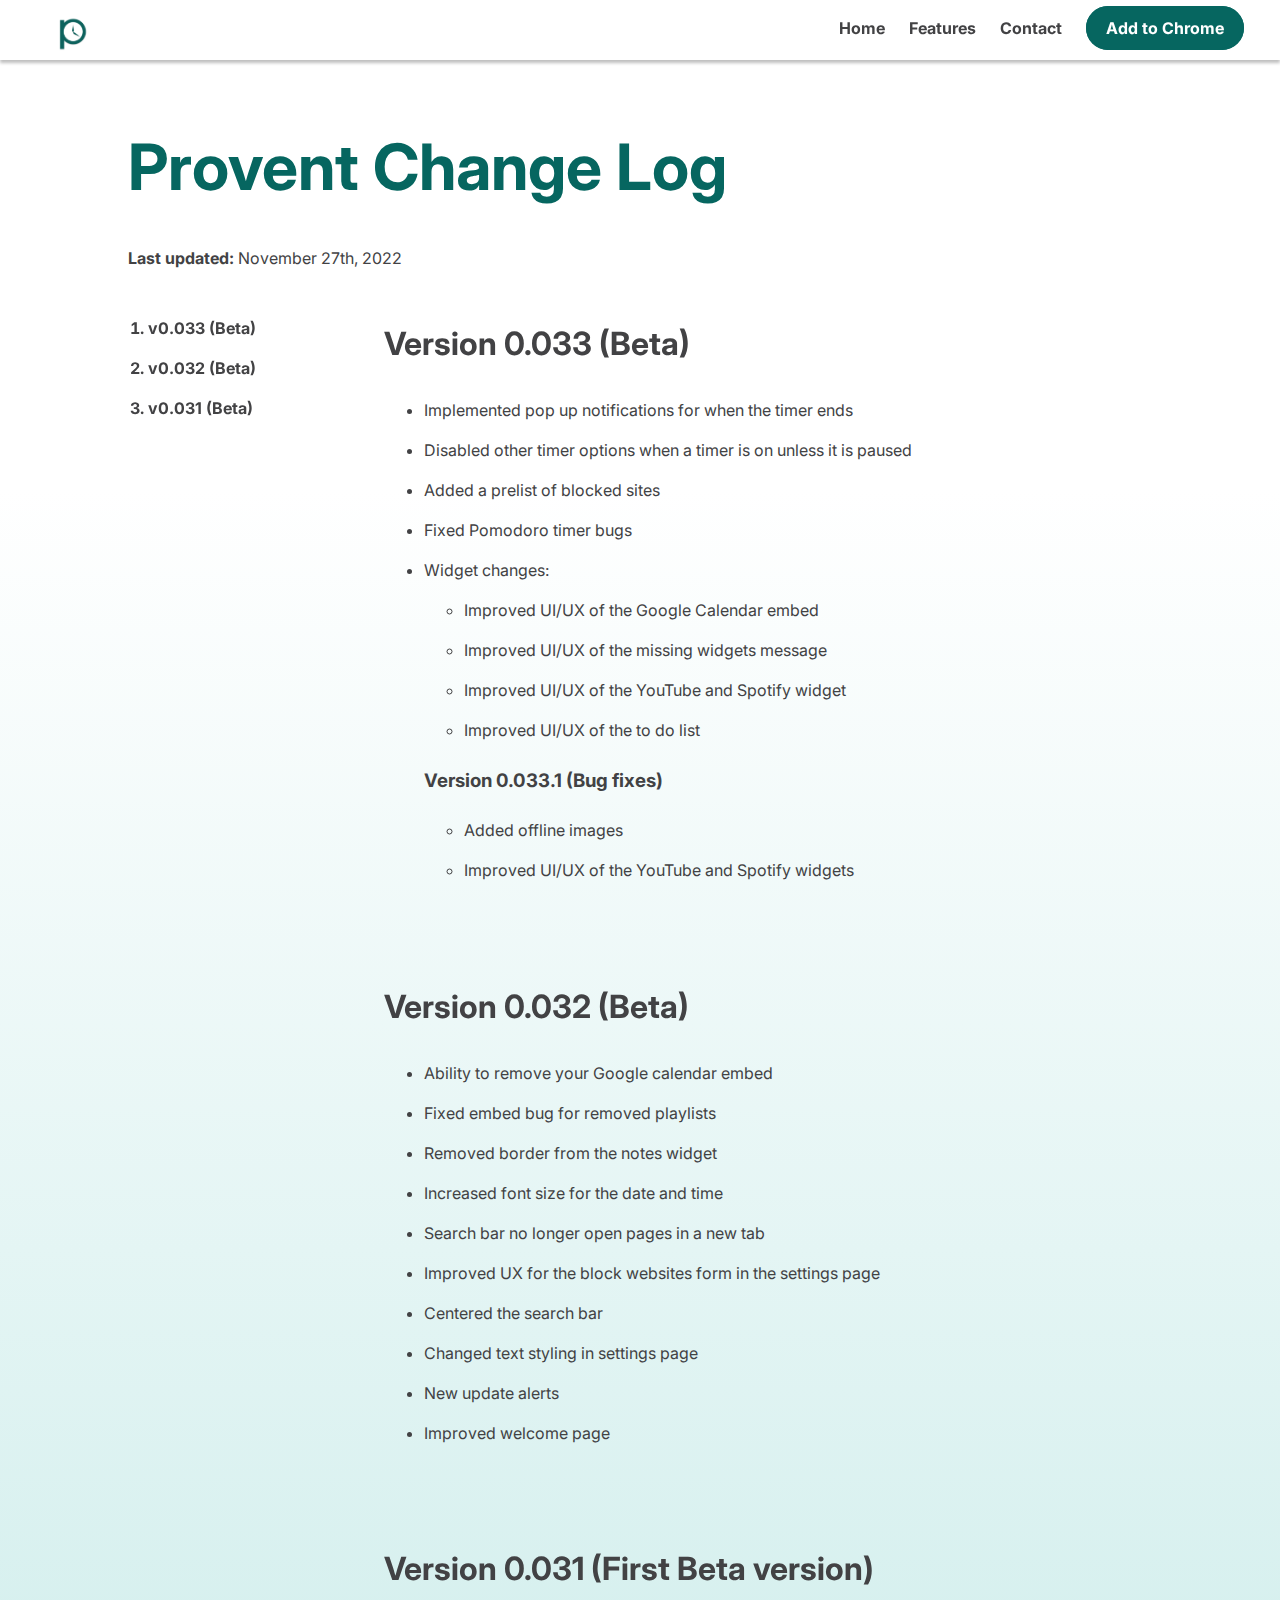
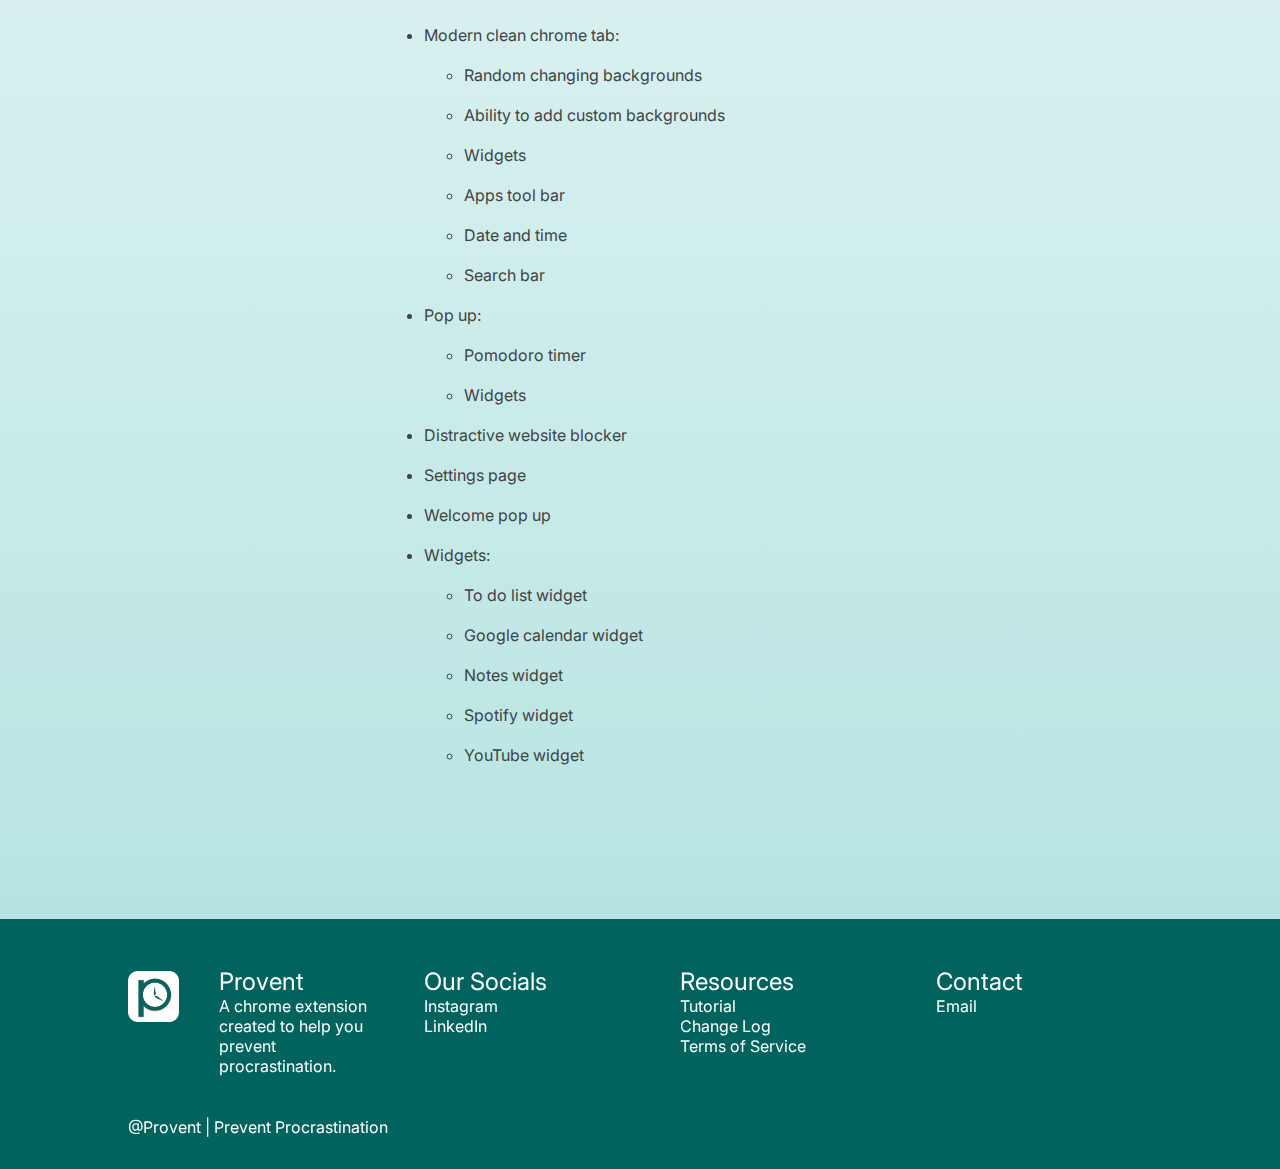
==== commit 9a63faf6: "Added v0.033.1" ====
--- a/changelog.html
+++ b/changelog.html
@@ -105,6 +105,12 @@
 							<li class="info_li">Improved UI/UX of the missing widgets message</li>
 							<li class="info_li">Improved UI/UX of the YouTube and Spotify widget</li>
 							<li class="info_li">Improved UI/UX of the to do list</li>
+                        </ul>
+
+						<h3 id="v0.033.1">Version 0.033.1 (Bug fixes)</h3>
+						<ul class="info_l_container">
+							<li class="info_li">Added offline images</li>
+							<li class="info_li">Improved UI/UX of the YouTube and Spotify widgets</li>
                         </ul>
 
                     </ul>
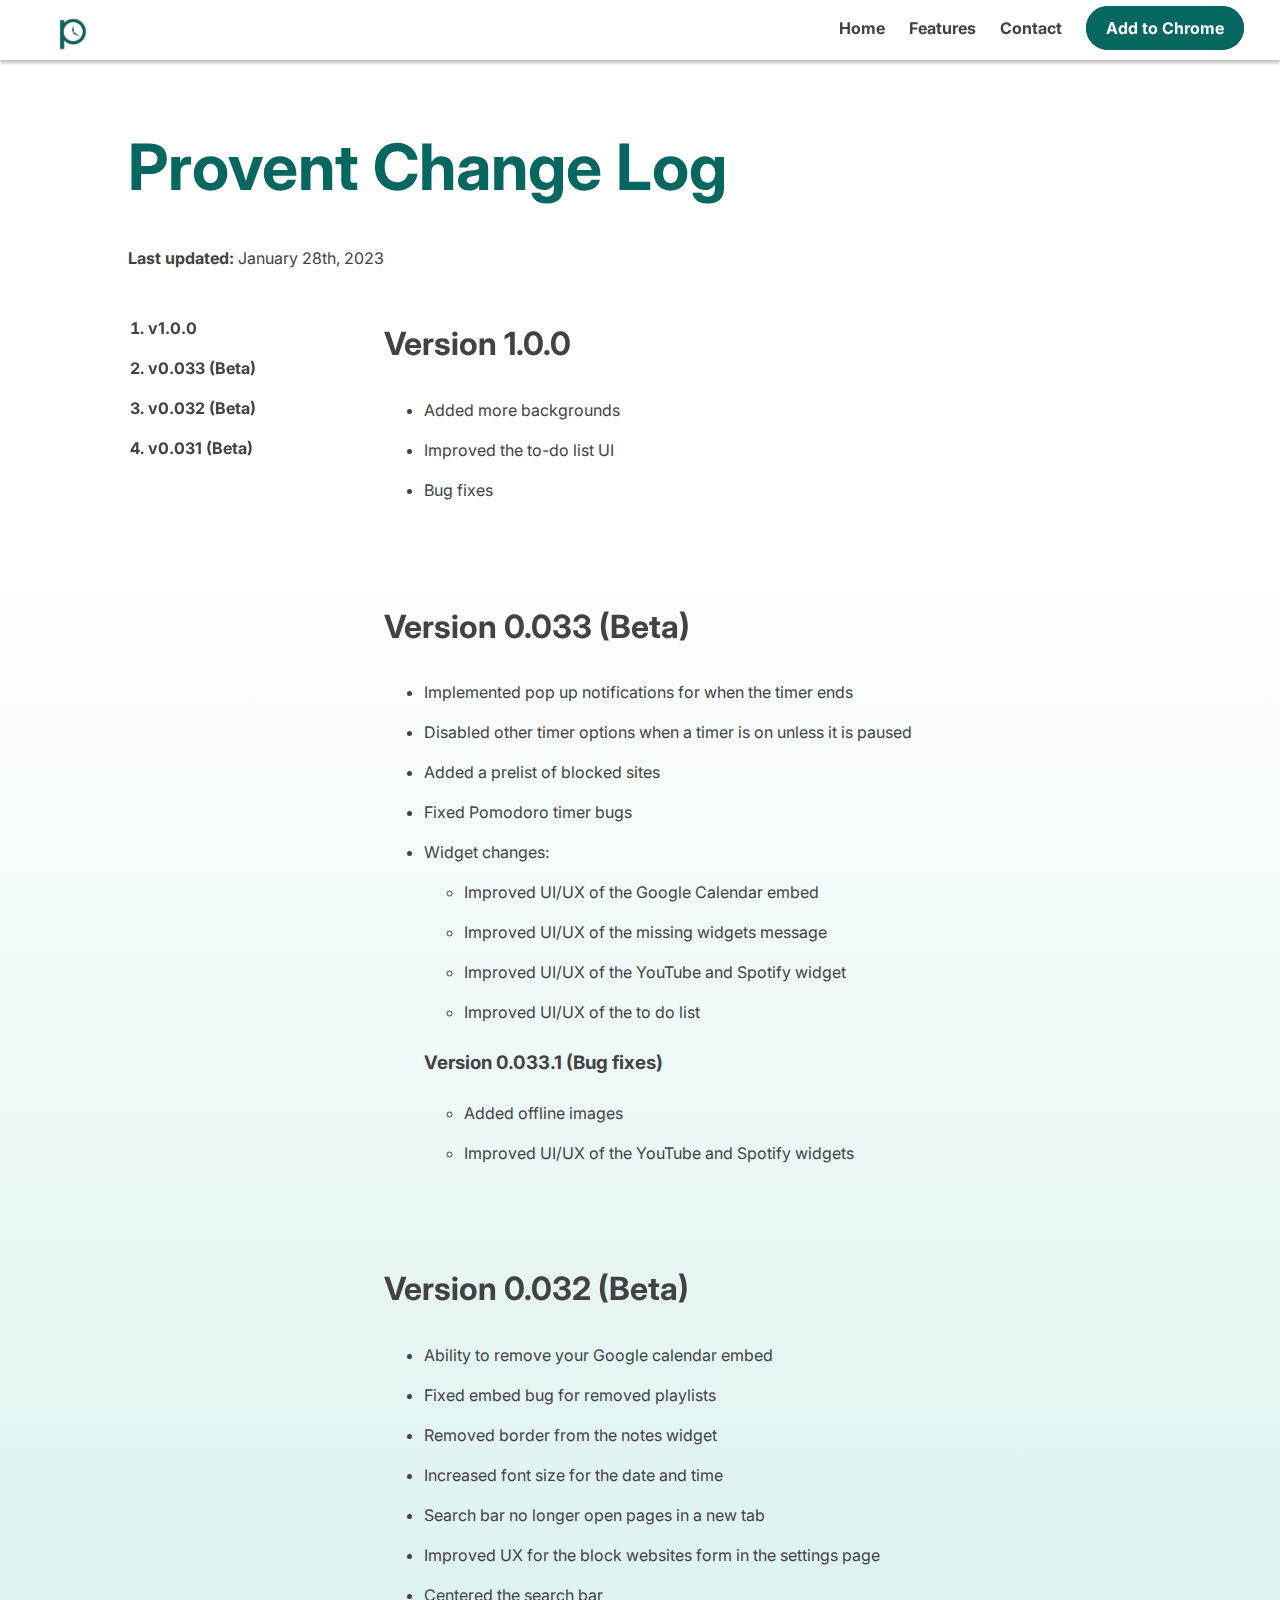
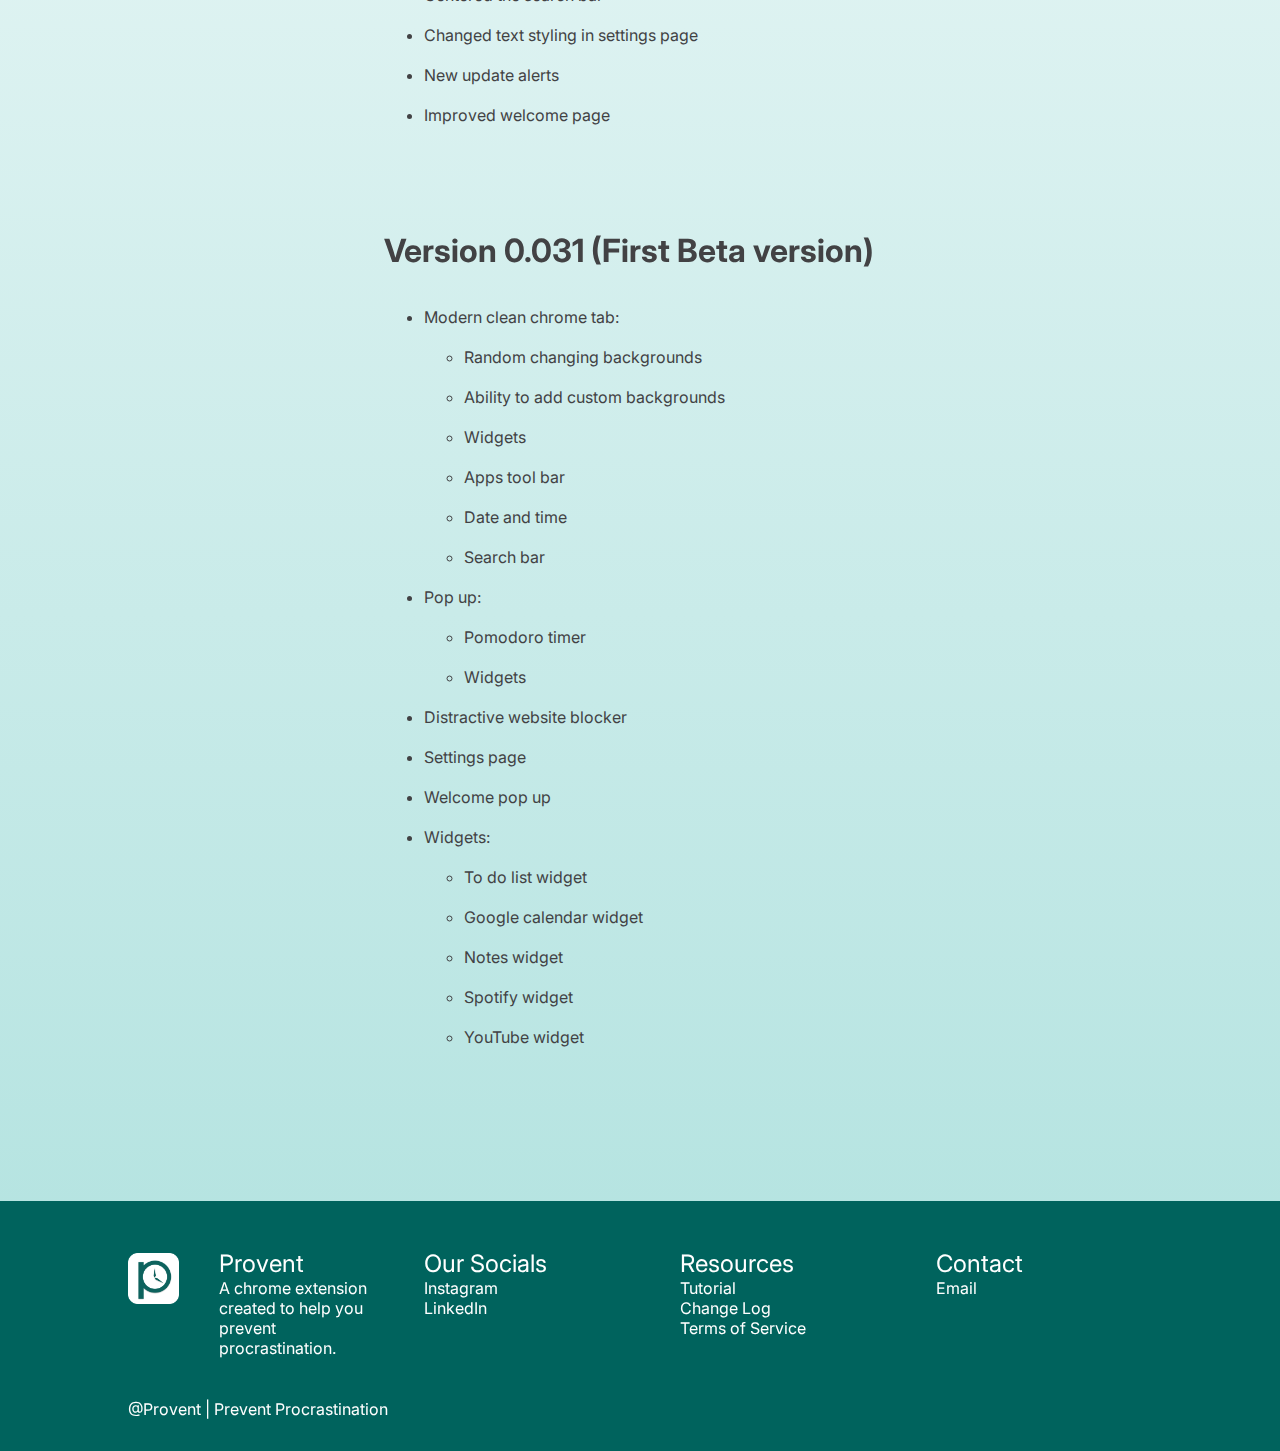
==== commit eb6316ff: "Added new version info" ====
--- a/changelog.html
+++ b/changelog.html
@@ -78,11 +78,12 @@
          
         <section class="info_container">
             <h1 class="page_info_title">Provent Change Log</h1>
-			<p class="page_info_des"><b>Last updated:</b> November 27th, 2022</p>
+			<p class="page_info_des"><b>Last updated:</b> January 28th, 2023</p>
 
             <div class="column_containers">
                 <div class="left_column_container">
 					<ol class="info_nav_ol">
+						<li class="info_nav_li"><a class="info_nav_a" href="#v1.0.0">v1.0.0</a></li>
 						<li class="info_nav_li"><a class="info_nav_a" href="#v0.033">v0.033 (Beta)</a></li>
 						<li class="info_nav_li"><a class="info_nav_a" href="#v0.032">v0.032 (Beta)</a></li>
 						<li class="info_nav_li"><a class="info_nav_a" href="#v0.031">v0.031 (Beta)</a></li>
@@ -90,6 +91,14 @@
                 </div>
 
                 <div class="right_column_container">
+
+					<h2 class="info_title" id="v1.0.0">Version 1.0.0</h2>
+				
+                    <ul class="info_l_container">
+                        <li class="info_li">Added more backgrounds</li>
+						<li class="info_li">Improved the to-do list UI</li>
+						<li class="info_li">Bug fixes</li>
+                    </ul>
 
 					<h2 class="info_title" id="v0.033">Version 0.033 (Beta)</h2>
 				
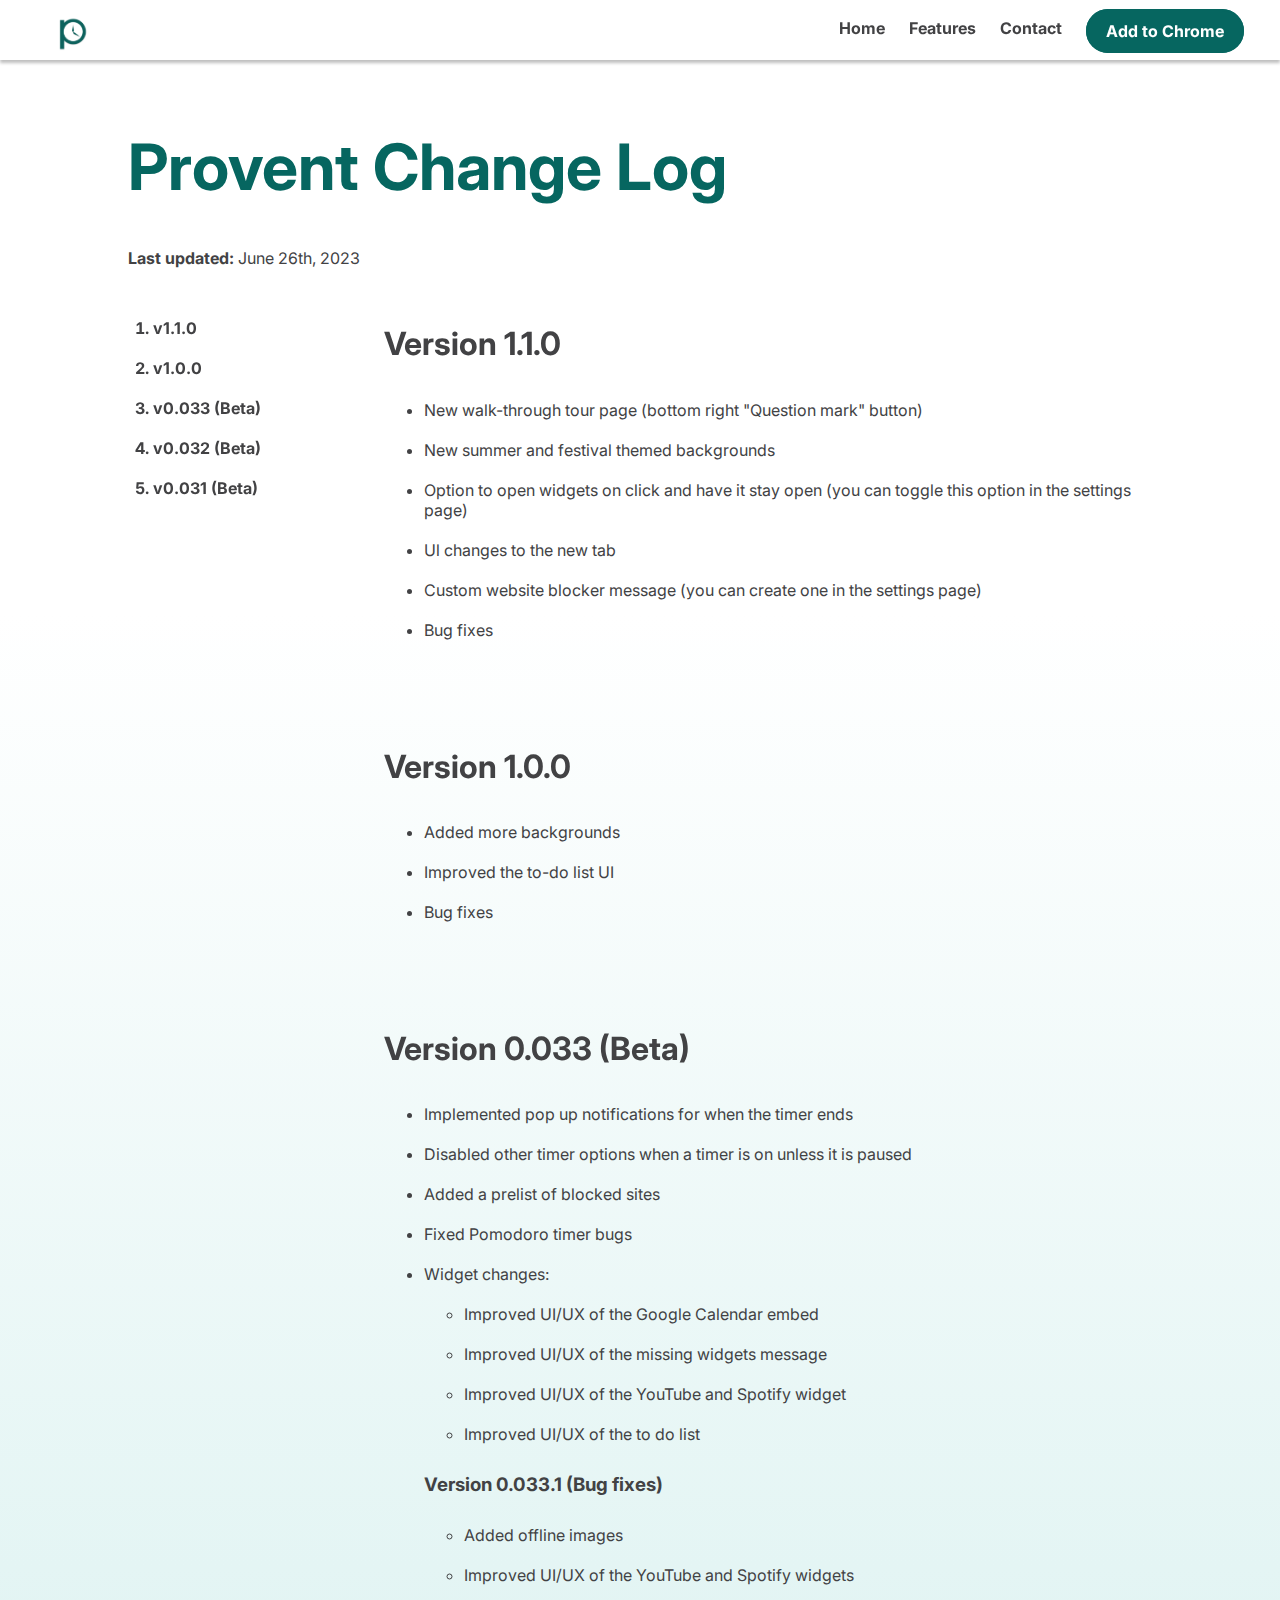
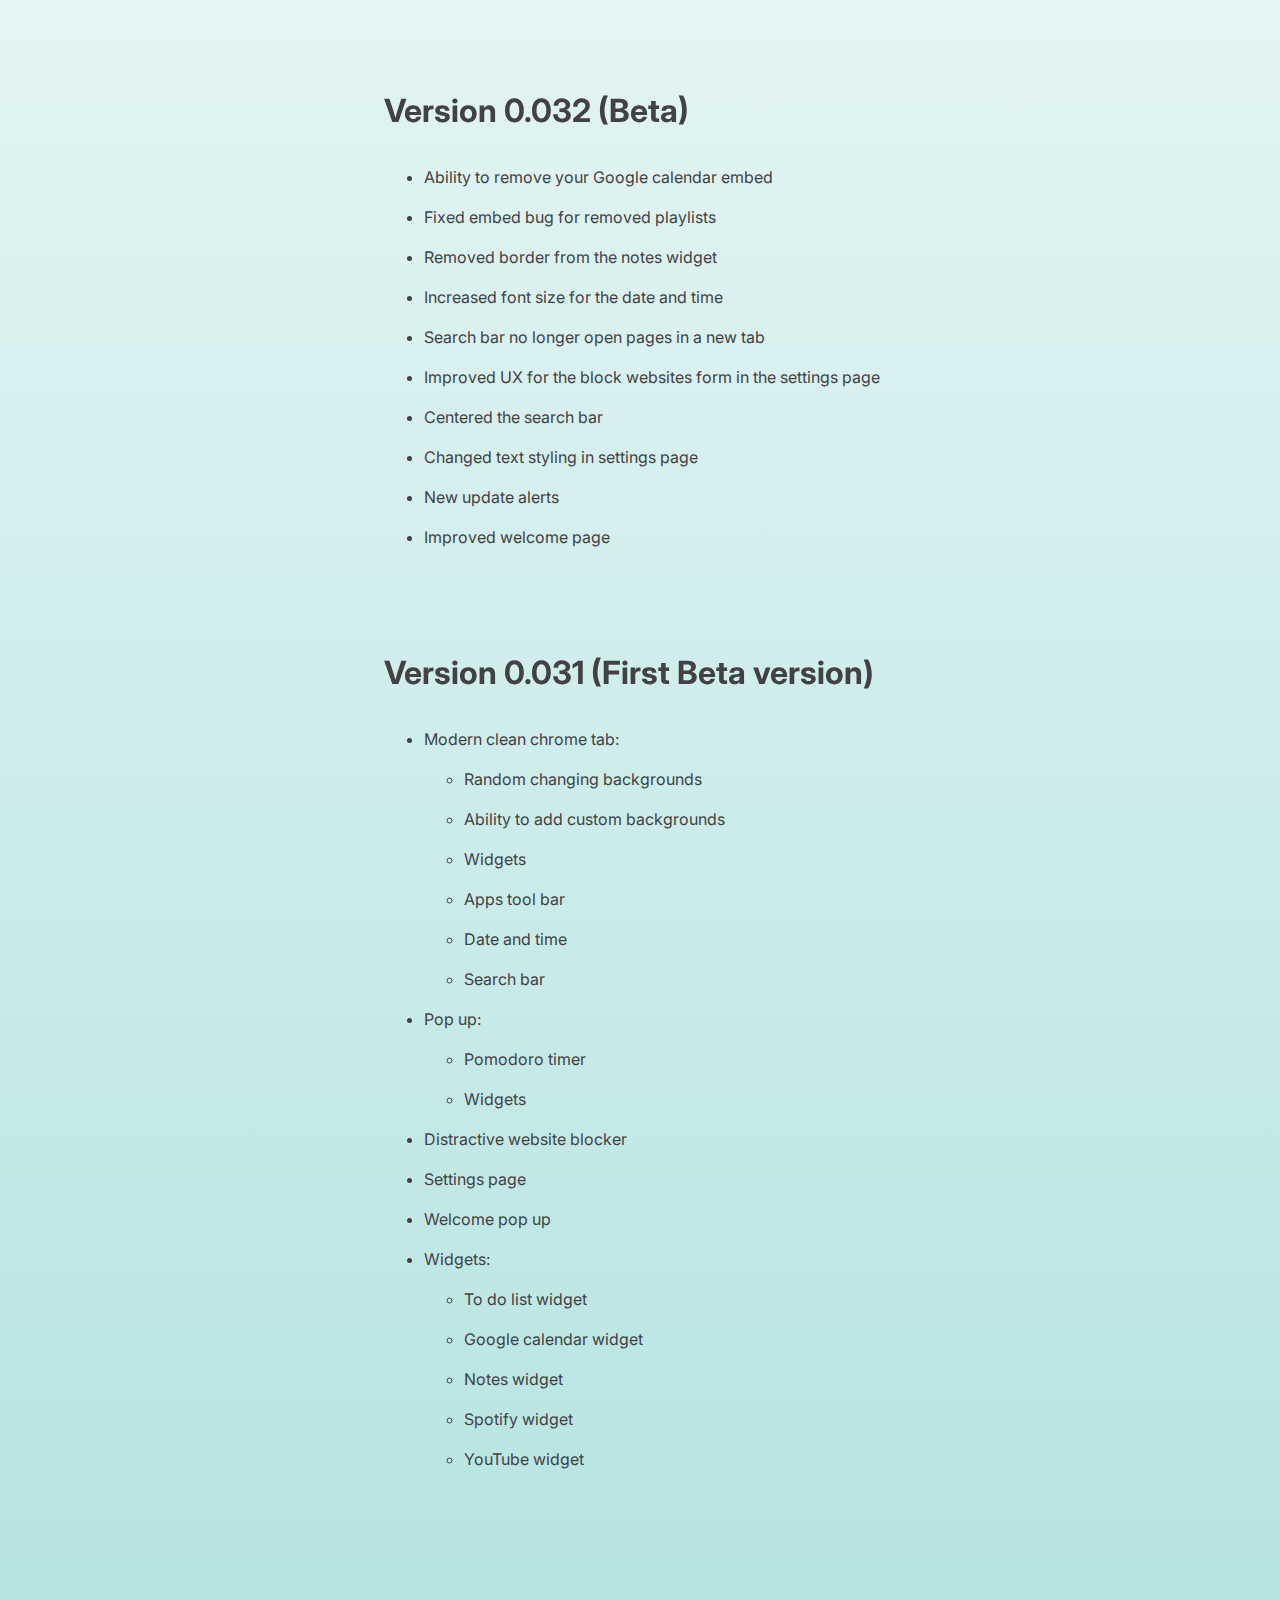
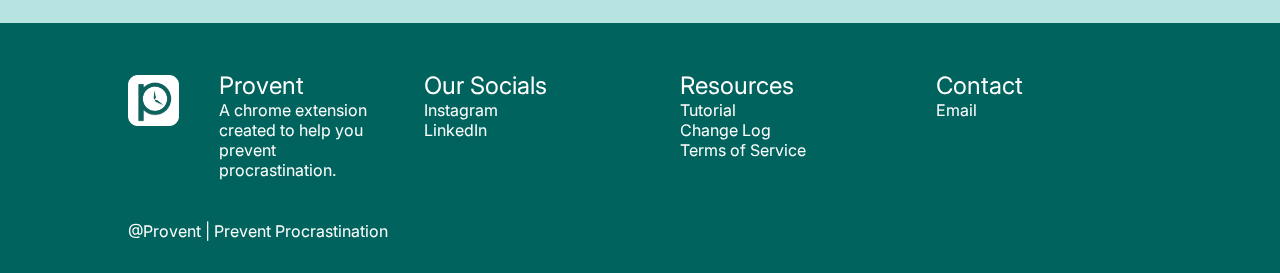
==== commit b96cf642: "updated changelog and UI" ====
--- a/changelog.html
+++ b/changelog.html
@@ -1,237 +1,265 @@
 <!DOCTYPE html>
 <html>
-    <head>
-
-		<!-- Global site tag (gtag.js) - Google Analytics -->
-		<script async src="https://www.googletagmanager.com/gtag/js?id=G-ZHJ4S93012"></script>
-		<script>
+
+<head>
+
+	<!-- Global site tag (gtag.js) - Google Analytics -->
+	<script async src="https://www.googletagmanager.com/gtag/js?id=G-ZHJ4S93012"></script>
+	<script>
 		window.dataLayer = window.dataLayer || [];
-		function gtag(){dataLayer.push(arguments);}
+		function gtag() { dataLayer.push(arguments); }
 		gtag('js', new Date());
 
 		gtag('config', 'G-ZHJ4S93012');
-		</script>
-
-        <title>Provent Change Log</title>
-        <meta name="viewport" content="width=device-width, initial-scale=1.0">
-
-		<meta name="keywords" content="Provent, Chrome, Chrome Extension, Productivity, Pomodoro, Timer, Time management, tool, productivity Chrome extension">
-		<meta name="author" content="Provent">
-		<meta name="application-name" content="Provent">
-			
-		<meta name="description" content="Introducing Provent, the all-inclusive, customizable time management Chrome Extension to tailor to your workflow."/>
-			
-		<meta name="title" property="og:title" content="Provent">
-		<meta property="og:type" content="Website">
-		<meta property="og:image" content="https://raw.githubusercontent.com/Provent-Extension/Provent-Extension.github.io/main/images/metaimage.png" /> 
-
-		<link rel="stylesheet" href="css/info.css">
-        <link rel="stylesheet" href="css/universal.css">
-        <link rel="icon" href="images/logosmall.png">
-
-		<!-- AOS -->
-		<link href="https://unpkg.com/aos@2.3.1/dist/aos.css" rel="stylesheet">
-		<!-- AOS -->
-    </head>
-    
-    <body>
-        <section class= 'header'>
-            <nav>
-                <div class='nav-links'>
-                    <ul>
-                        <li>
-                            <img class="nav-logo" src="images/logobig.png" alt="Provent Logo">
-                        </li>
-
-						<li class="nav-right">
-							<button id="entire_ham_menu" class="ham_menu" onclick="animate_ham_menu()">
-								<div id="hammenu_line_one" class="lines"></div>
-								<div id="hammenu_line_two" class="lines"></div>
-								<div id="hammenu_line_three" class="lines"></div>
-							</button>
-						</li>
-                        
-                        <li class="nav-right"><a class="nav-download-btn" href="https://chrome.google.com/webstore/detail/provent/cnilpijpbkkefelbjobbfgdhpcdfpilg" target="_blank">Add to Chrome</a></li>
-                        <li class="nav-right"><a class="nav_link" href="#contact">Contact</a></li> 
-                        <li class="nav-right"><a class="nav_link" href="index.html#features">Features</a></li> 
-                        <li class="nav-right"><a class="nav_link" href="index.html#home">Home</a></li>      
-					</ul>
-                </div>
-            </nav>
-        </section>
-
-		<!-- Mobile nav bar -->
-
-		<nav class="mobile_navbar" id="vertical_nav_bar">
-			<ul class="mobile_navbar_ul">
-				<li class="nav_mobile_li" onclick="animate_ham_menu()"><a class="nav_mobile_link" href="index.html#home">Home</a></li> 
-				<li class="nav_mobile_li" onclick="animate_ham_menu()"><a class="nav_mobile_link" href="index.html#features">Features</a></li> 
-				<li class="nav_mobile_li" onclick="animate_ham_menu()"><a class="nav_mobile_link" href="#contact">Contact</a></li> 
-				<li class="nav_mobile_li" onclick="animate_ham_menu()"><a class="mobilenav-download-btn" href="https://chrome.google.com/webstore/detail/provent/cnilpijpbkkefelbjobbfgdhpcdfpilg" target="_blank">Add to Chrome</a></li>
-			</ul>
+	</script>
+
+	<title>Provent Change Log</title>
+	<meta name="viewport" content="width=device-width, initial-scale=1.0">
+
+	<meta name="keywords"
+		content="Provent, Chrome, Chrome Extension, Productivity, Pomodoro, Timer, Time management, tool, productivity Chrome extension">
+	<meta name="author" content="Provent">
+	<meta name="application-name" content="Provent">
+
+	<meta name="description"
+		content="Introducing Provent, the all-inclusive, customizable time management Chrome Extension to tailor to your workflow." />
+
+	<meta name="title" property="og:title" content="Provent">
+	<meta property="og:type" content="Website">
+	<meta property="og:image"
+		content="https://raw.githubusercontent.com/Provent-Extension/Provent-Extension.github.io/main/images/metaimage.png" />
+
+	<link rel="stylesheet" href="css/info.css">
+	<link rel="stylesheet" href="css/universal.css">
+	<link rel="icon" href="images/logosmall.png">
+
+	<!-- AOS -->
+	<link href="https://unpkg.com/aos@2.3.1/dist/aos.css" rel="stylesheet">
+	<!-- AOS -->
+</head>
+
+<body>
+	<section class='header'>
+		<nav>
+			<div class='nav-links'>
+				<ul>
+					<li>
+						<img class="nav-logo" src="images/logobig.png" alt="Provent Logo">
+					</li>
+
+					<li class="nav-right">
+						<button id="entire_ham_menu" class="ham_menu" onclick="animate_ham_menu()">
+							<div id="hammenu_line_one" class="lines"></div>
+							<div id="hammenu_line_two" class="lines"></div>
+							<div id="hammenu_line_three" class="lines"></div>
+						</button>
+					</li>
+
+					<li class="nav-right"><a class="nav-download-btn"
+							href="https://chrome.google.com/webstore/detail/provent/cnilpijpbkkefelbjobbfgdhpcdfpilg"
+							target="_blank">Add to Chrome</a></li>
+					<li class="nav-right"><a class="nav_link" href="#contact">Contact</a></li>
+					<li class="nav-right"><a class="nav_link" href="index.html#features">Features</a></li>
+					<li class="nav-right"><a class="nav_link" href="index.html#home">Home</a></li>
+				</ul>
+			</div>
 		</nav>
-
-		<div class="vnb_blur" id="vnb_blur" onclick="animate_ham_menu()">
-			
+	</section>
+
+	<!-- Mobile nav bar -->
+
+	<nav class="mobile_navbar" id="vertical_nav_bar">
+		<ul class="mobile_navbar_ul">
+			<li class="nav_mobile_li" onclick="animate_ham_menu()"><a class="nav_mobile_link"
+					href="index.html#home">Home</a></li>
+			<li class="nav_mobile_li" onclick="animate_ham_menu()"><a class="nav_mobile_link"
+					href="index.html#features">Features</a></li>
+			<li class="nav_mobile_li" onclick="animate_ham_menu()"><a class="nav_mobile_link"
+					href="#contact">Contact</a></li>
+			<li class="nav_mobile_li" onclick="animate_ham_menu()"><a class="mobilenav-download-btn"
+					href="https://chrome.google.com/webstore/detail/provent/cnilpijpbkkefelbjobbfgdhpcdfpilg"
+					target="_blank">Add to Chrome</a></li>
+		</ul>
+	</nav>
+
+	<div class="vnb_blur" id="vnb_blur" onclick="animate_ham_menu()">
+
+	</div>
+	<!-- Mobile nav bar ^^^ -->
+
+	<section class="info_container">
+		<h1 class="page_info_title">Provent Change Log</h1>
+		<p class="page_info_des"><b>Last updated:</b> June 26th, 2023</p>
+
+		<div class="column_containers">
+			<div class="left_column_container">
+				<ol class="info_nav_ol">
+					<li class="info_nav_li"><a class="info_nav_a" href="#v1.1.0">v1.1.0</a></li>
+					<li class="info_nav_li"><a class="info_nav_a" href="#v1.0.0">v1.0.0</a></li>
+					<li class="info_nav_li"><a class="info_nav_a" href="#v0.033">v0.033 (Beta)</a></li>
+					<li class="info_nav_li"><a class="info_nav_a" href="#v0.032">v0.032 (Beta)</a></li>
+					<li class="info_nav_li"><a class="info_nav_a" href="#v0.031">v0.031 (Beta)</a></li>
+				</ol>
+			</div>
+
+			<div class="right_column_container">
+				<h2 class="info_title" id="v1.1.0">Version 1.1.0</h2>
+
+				<ul class="info_l_container">
+					<li class="info_li">New walk-through tour page (bottom right "Question mark" button)</li>
+					<li class="info_li">New summer and festival themed backgrounds</li>
+					<li class="info_li">Option to open widgets on click and have it stay open (you can toggle this
+						option in the settings page)</li>
+					<li class="info_li">Ul changes to the new tab</li>
+					<li class="info_li">Custom website blocker message (you can create one in the settings page)</li>
+					<li class="info_li">Bug fixes</li>
+				</ul>
+
+				<h2 class="info_title" id="v1.0.0">Version 1.0.0</h2>
+
+				<ul class="info_l_container">
+					<li class="info_li">Added more backgrounds</li>
+					<li class="info_li">Improved the to-do list UI</li>
+					<li class="info_li">Bug fixes</li>
+				</ul>
+
+				<h2 class="info_title" id="v0.033">Version 0.033 (Beta)</h2>
+
+				<ul class="info_l_container">
+					<li class="info_li">Implemented pop up notifications for when the timer ends</li>
+					<li class="info_li">Disabled other timer options when a timer is on unless it is paused</li>
+					<li class="info_li">Added a prelist of blocked sites</li>
+					<li class="info_li">Fixed Pomodoro timer bugs</li>
+
+					<li class="info_li">Widget changes:</li>
+					<ul class="info_l_container">
+						<li class="info_li">Improved UI/UX of the Google Calendar embed</li>
+						<li class="info_li">Improved UI/UX of the missing widgets message</li>
+						<li class="info_li">Improved UI/UX of the YouTube and Spotify widget</li>
+						<li class="info_li">Improved UI/UX of the to do list</li>
+					</ul>
+
+					<h3 id="v0.033.1">Version 0.033.1 (Bug fixes)</h3>
+					<ul class="info_l_container">
+						<li class="info_li">Added offline images</li>
+						<li class="info_li">Improved UI/UX of the YouTube and Spotify widgets</li>
+					</ul>
+
+				</ul>
+
+				<h2 class="info_title" id="v0.032">Version 0.032 (Beta)</h2>
+
+				<ul class="info_l_container">
+					<li class="info_li">Ability to remove your Google calendar embed</li>
+					<li class="info_li">Fixed embed bug for removed playlists</li>
+					<li class="info_li">Removed border from the notes widget</li>
+					<li class="info_li">Increased font size for the date and time</li>
+					<li class="info_li">Search bar no longer open pages in a new tab</li>
+					<li class="info_li">Improved UX for the block websites form in the settings page</li>
+					<li class="info_li">Centered the search bar</li>
+					<li class="info_li">Changed text styling in settings page</li>
+					<li class="info_li">New update alerts</li>
+					<li class="info_li">Improved welcome page</li>
+				</ul>
+
+
+				<h2 class="info_title" id="v0.031">Version 0.031 (First Beta version)</h2>
+
+				<ul class="info_l_container">
+					<li class="info_li">Modern clean chrome tab:</li>
+					<ul class="info_l_container">
+						<li class="info_li">Random changing backgrounds</li>
+						<li class="info_li">Ability to add custom backgrounds</li>
+						<li class="info_li">Widgets</li>
+						<li class="info_li">Apps tool bar</li>
+						<li class="info_li">Date and time</li>
+						<li class="info_li">Search bar</li>
+					</ul>
+					<li class="info_li">Pop up:</li>
+					<ul class="info_l_container">
+						<li class="info_li">Pomodoro timer</li>
+						<li class="info_li">Widgets</li>
+					</ul>
+					<li class="info_li">Distractive website blocker</li>
+					<li class="info_li">Settings page</li>
+					<li class="info_li">Welcome pop up</li>
+					<li class="info_li">Widgets:</li>
+					<ul class="info_l_container">
+						<li class="info_li">To do list widget</li>
+						<li class="info_li">Google calendar widget</li>
+						<li class="info_li">Notes widget</li>
+						<li class="info_li">Spotify widget</li>
+						<li class="info_li">YouTube widget</li>
+					</ul>
+				</ul>
+
+
+
+
+			</div>
 		</div>
-		<!-- Mobile nav bar ^^^ -->
-         
-        <section class="info_container">
-            <h1 class="page_info_title">Provent Change Log</h1>
-			<p class="page_info_des"><b>Last updated:</b> January 28th, 2023</p>
-
-            <div class="column_containers">
-                <div class="left_column_container">
-					<ol class="info_nav_ol">
-						<li class="info_nav_li"><a class="info_nav_a" href="#v1.0.0">v1.0.0</a></li>
-						<li class="info_nav_li"><a class="info_nav_a" href="#v0.033">v0.033 (Beta)</a></li>
-						<li class="info_nav_li"><a class="info_nav_a" href="#v0.032">v0.032 (Beta)</a></li>
-						<li class="info_nav_li"><a class="info_nav_a" href="#v0.031">v0.031 (Beta)</a></li>
-					</ol>
-                </div>
-
-                <div class="right_column_container">
-
-					<h2 class="info_title" id="v1.0.0">Version 1.0.0</h2>
-				
-                    <ul class="info_l_container">
-                        <li class="info_li">Added more backgrounds</li>
-						<li class="info_li">Improved the to-do list UI</li>
-						<li class="info_li">Bug fixes</li>
-                    </ul>
-
-					<h2 class="info_title" id="v0.033">Version 0.033 (Beta)</h2>
-				
-                    <ul class="info_l_container">
-                        <li class="info_li">Implemented pop up notifications for when the timer ends</li>
-						<li class="info_li">Disabled other timer options when a timer is on unless it is paused</li>
-						<li class="info_li">Added a prelist of blocked sites</li>
-						<li class="info_li">Fixed Pomodoro timer bugs</li>
-
-						<li class="info_li">Widget changes:</li>
-						<ul class="info_l_container">
-							<li class="info_li">Improved UI/UX of the Google Calendar embed</li>
-							<li class="info_li">Improved UI/UX of the missing widgets message</li>
-							<li class="info_li">Improved UI/UX of the YouTube and Spotify widget</li>
-							<li class="info_li">Improved UI/UX of the to do list</li>
-                        </ul>
-
-						<h3 id="v0.033.1">Version 0.033.1 (Bug fixes)</h3>
-						<ul class="info_l_container">
-							<li class="info_li">Added offline images</li>
-							<li class="info_li">Improved UI/UX of the YouTube and Spotify widgets</li>
-                        </ul>
-
-                    </ul>
-
-					<h2 class="info_title" id="v0.032">Version 0.032 (Beta)</h2>
-				
-                    <ul class="info_l_container">
-                        <li class="info_li">Ability to remove your Google calendar embed</li>
-                        <li class="info_li">Fixed embed bug for removed playlists</li>
-                        <li class="info_li">Removed border from the notes widget</li>
-                        <li class="info_li">Increased font size for the date and time</li>
-                        <li class="info_li">Search bar no longer open pages in a new tab</li>
-                        <li class="info_li">Improved UX for the block websites form in the settings page</li>
-                        <li class="info_li">Centered the search bar</li>
-                        <li class="info_li">Changed text styling in settings page</li>
-                        <li class="info_li">New update alerts</li>
-						<li class="info_li">Improved welcome page</li>
-                    </ul>
-            
-
-					<h2 class="info_title" id="v0.031">Version 0.031 (First Beta version)</h2>
-    
-                    <ul class="info_l_container">
-                        <li class="info_li">Modern clean chrome tab:</li>
-                        <ul class="info_l_container">
-                            <li class="info_li">Random changing backgrounds</li>
-                            <li class="info_li">Ability to add custom backgrounds</li>
-                            <li class="info_li">Widgets</li>
-                            <li class="info_li">Apps tool bar</li>
-                            <li class="info_li">Date and time</li>
-                            <li class="info_li">Search bar</li>
-                        </ul>
-                        <li class="info_li">Pop up:</li>
-                        <ul class="info_l_container">
-                            <li class="info_li">Pomodoro timer</li>
-                            <li class="info_li">Widgets</li>             
-                        </ul>
-                        <li class="info_li">Distractive website blocker</li>
-                        <li class="info_li">Settings page</li>
-                        <li class="info_li">Welcome pop up</li>
-                        <li class="info_li">Widgets:</li>
-                        <ul class="info_l_container">
-                            <li class="info_li">To do list widget</li>
-                            <li class="info_li">Google calendar widget</li>
-                            <li class="info_li">Notes widget</li>
-                            <li class="info_li">Spotify widget</li>
-                            <li class="info_li">YouTube widget</li>
-                        </ul>
-                    </ul>
-                
-
-		
-	
+	</section>
+
+
+
+	<footer id="contact">
+		<div class="footer_column_container">
+			<div class="footer_column">
+				<div class="footer_secondary_column fsc_logo_container">
+					<img class="footer_logo" src="images/logobig.png">
 				</div>
-            </div>
-        </section>
-
-
-		
-		<footer id="contact">
-			<div class="footer_column_container">
-				<div class="footer_column">
-					<div class="footer_secondary_column fsc_logo_container">
-						<img class="footer_logo" src="images/logobig.png">
-					</div>
-					
-					<div class="footer_secondary_column fsc_text_container">
-						<ul class="footer_list_container">
-							<li class="footer_list_item flt_title">Provent</li>
-							<li class="footer_list_item fsc_text">A chrome extension created to help you prevent procrastination.</li>
-						</ul>
-					</div>
+
+				<div class="footer_secondary_column fsc_text_container">
+					<ul class="footer_list_container">
+						<li class="footer_list_item flt_title">Provent</li>
+						<li class="footer_list_item fsc_text">A chrome extension created to help you prevent
+							procrastination.</li>
+					</ul>
 				</div>
-							
-				<div class="footer_column">
-					<ul class="footer_list_container">
-						<li class="footer_list_item flt_title">Our Socials</li>
-						<li class="footer_list_item"><a class="flt_link" href="https://www.instagram.com/proventextension/" target="_blank">Instagram</a></li>
-						<!-- <li class="footer_list_item"><a class="flt_link" href="" target="_blank">Twitter</a></li> -->
-						<li class="footer_list_item"><a class="flt_link" href="https://www.linkedin.com/company/proventextension" target="_blank">LinkedIn</a></li>
-					</ul>
-				</div>
-							
-				<div class="footer_column">
-					<ul class="footer_list_container">
-						<li class="footer_list_item flt_title">Resources</li>
-						<li class="footer_list_item"><a class="flt_link" href="tutorial.html">Tutorial</a></li>
-						<li class="footer_list_item"><a class="flt_link" href="changelog.html">Change Log</a></li>
-						<li class="footer_list_item"><a class="flt_link" href="tos.html">Terms of Service</a></li>
-					</ul>
-				</div>
-				
-				<div class="footer_column">
-					<ul class="footer_list_container">
-						<li class="footer_list_item flt_title">Contact</li>
-						<li class="footer_list_item"><a class="flt_link" href="mailto:helloprovent@gmail.com" target="_blank">Email</a></li>
-
-					</ul>
-				</div>
-			</div>
-			<p class="credits">@Provent | Prevent Procrastination</p>
-		</footer>
-
-		<script src="js/navbar.js"></script>
-
-		<!-- AOS -->
-		<script src="https://unpkg.com/aos@2.3.1/dist/aos.js"></script>
-
-		<script>
-			AOS.init();
-		</script>
-		<!-- AOS -->
-
-    </body>
-</html>
+			</div>
+
+			<div class="footer_column">
+				<ul class="footer_list_container">
+					<li class="footer_list_item flt_title">Our Socials</li>
+					<li class="footer_list_item"><a class="flt_link" href="https://www.instagram.com/proventextension/"
+							target="_blank">Instagram</a></li>
+					<!-- <li class="footer_list_item"><a class="flt_link" href="" target="_blank">Twitter</a></li> -->
+					<li class="footer_list_item"><a class="flt_link"
+							href="https://www.linkedin.com/company/proventextension" target="_blank">LinkedIn</a></li>
+				</ul>
+			</div>
+
+			<div class="footer_column">
+				<ul class="footer_list_container">
+					<li class="footer_list_item flt_title">Resources</li>
+					<li class="footer_list_item"><a class="flt_link" href="tutorial.html">Tutorial</a></li>
+					<li class="footer_list_item"><a class="flt_link" href="changelog.html">Change Log</a></li>
+					<li class="footer_list_item"><a class="flt_link" href="tos.html">Terms of Service</a></li>
+				</ul>
+			</div>
+
+			<div class="footer_column">
+				<ul class="footer_list_container">
+					<li class="footer_list_item flt_title">Contact</li>
+					<li class="footer_list_item"><a class="flt_link" href="mailto:helloprovent@gmail.com"
+							target="_blank">Email</a></li>
+
+				</ul>
+			</div>
+		</div>
+		<p class="credits">@Provent | Prevent Procrastination</p>
+	</footer>
+
+	<script src="js/navbar.js"></script>
+
+	<!-- AOS -->
+	<script src="https://unpkg.com/aos@2.3.1/dist/aos.js"></script>
+
+	<script>
+		AOS.init();
+	</script>
+	<!-- AOS -->
+
+</body>
+
+</html>--- a/css/info.css
+++ b/css/info.css
@@ -38,10 +38,12 @@
     width: 20%;
     position: sticky;
     top: 100px;
+    height: 80vh;
+    overflow-y: scroll;
 }
 .info_nav_ol {
     padding: 0;
-    padding-left: 20px;
+    padding-left: 25px;
     margin-top: 20px;
 }
 .info_nav_li {
--- a/css/universal.css
+++ b/css/universal.css
@@ -56,7 +56,7 @@
 }
 
 .nav_link:hover {
-    color: #88DBD4;
+    color: #066660;
 }
 
 .nav-download-btn {
@@ -69,11 +69,13 @@
     text-decoration: none;
     transition: 0.3s;
     border: #066660 2px solid;
+    position: relative;
+    top: 2.5px;
 }
 
 .nav-download-btn:hover {
     background: transparent;
-    color: #424244;
+    color: #066660;
 }
 
 .quote {
@@ -353,4 +355,4 @@
     .ham_menu {display:block;}
     .nav-download-btn {display: none;}
     .nav_link {display: none;}
-}+}
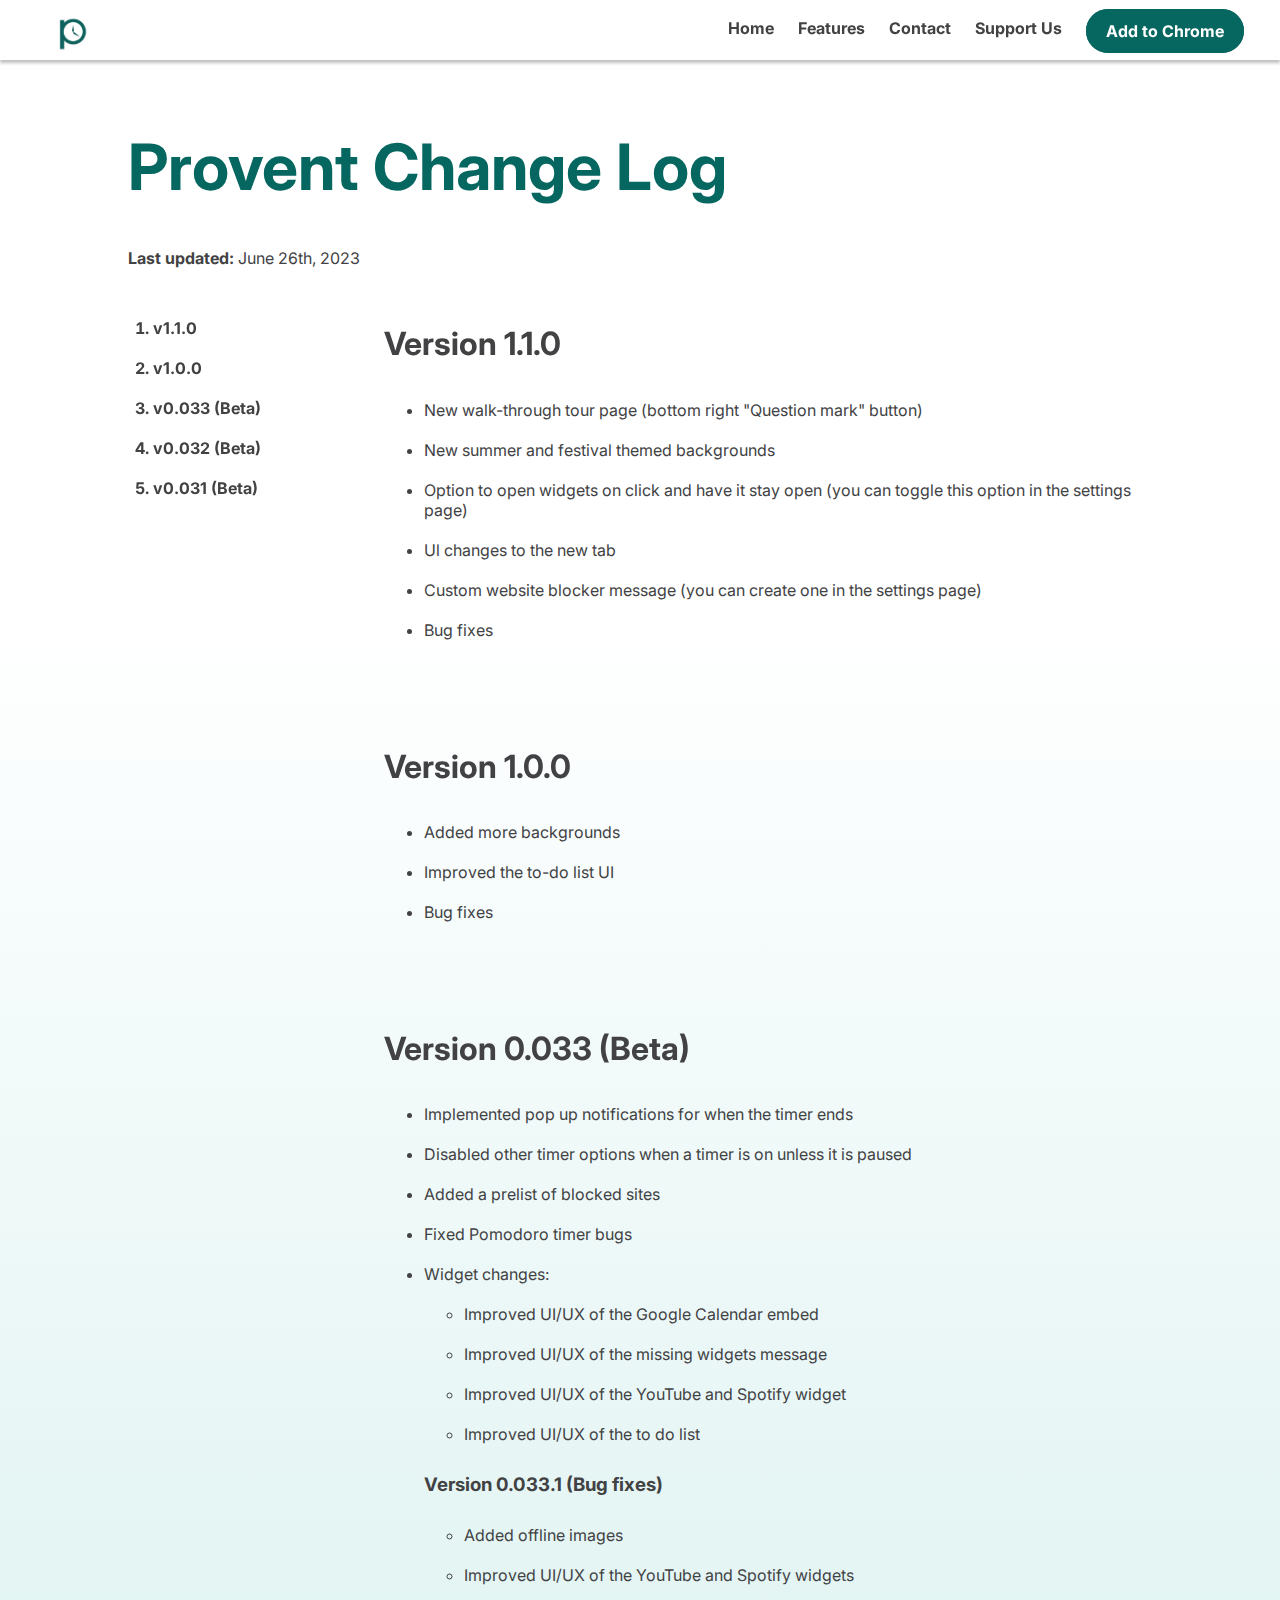
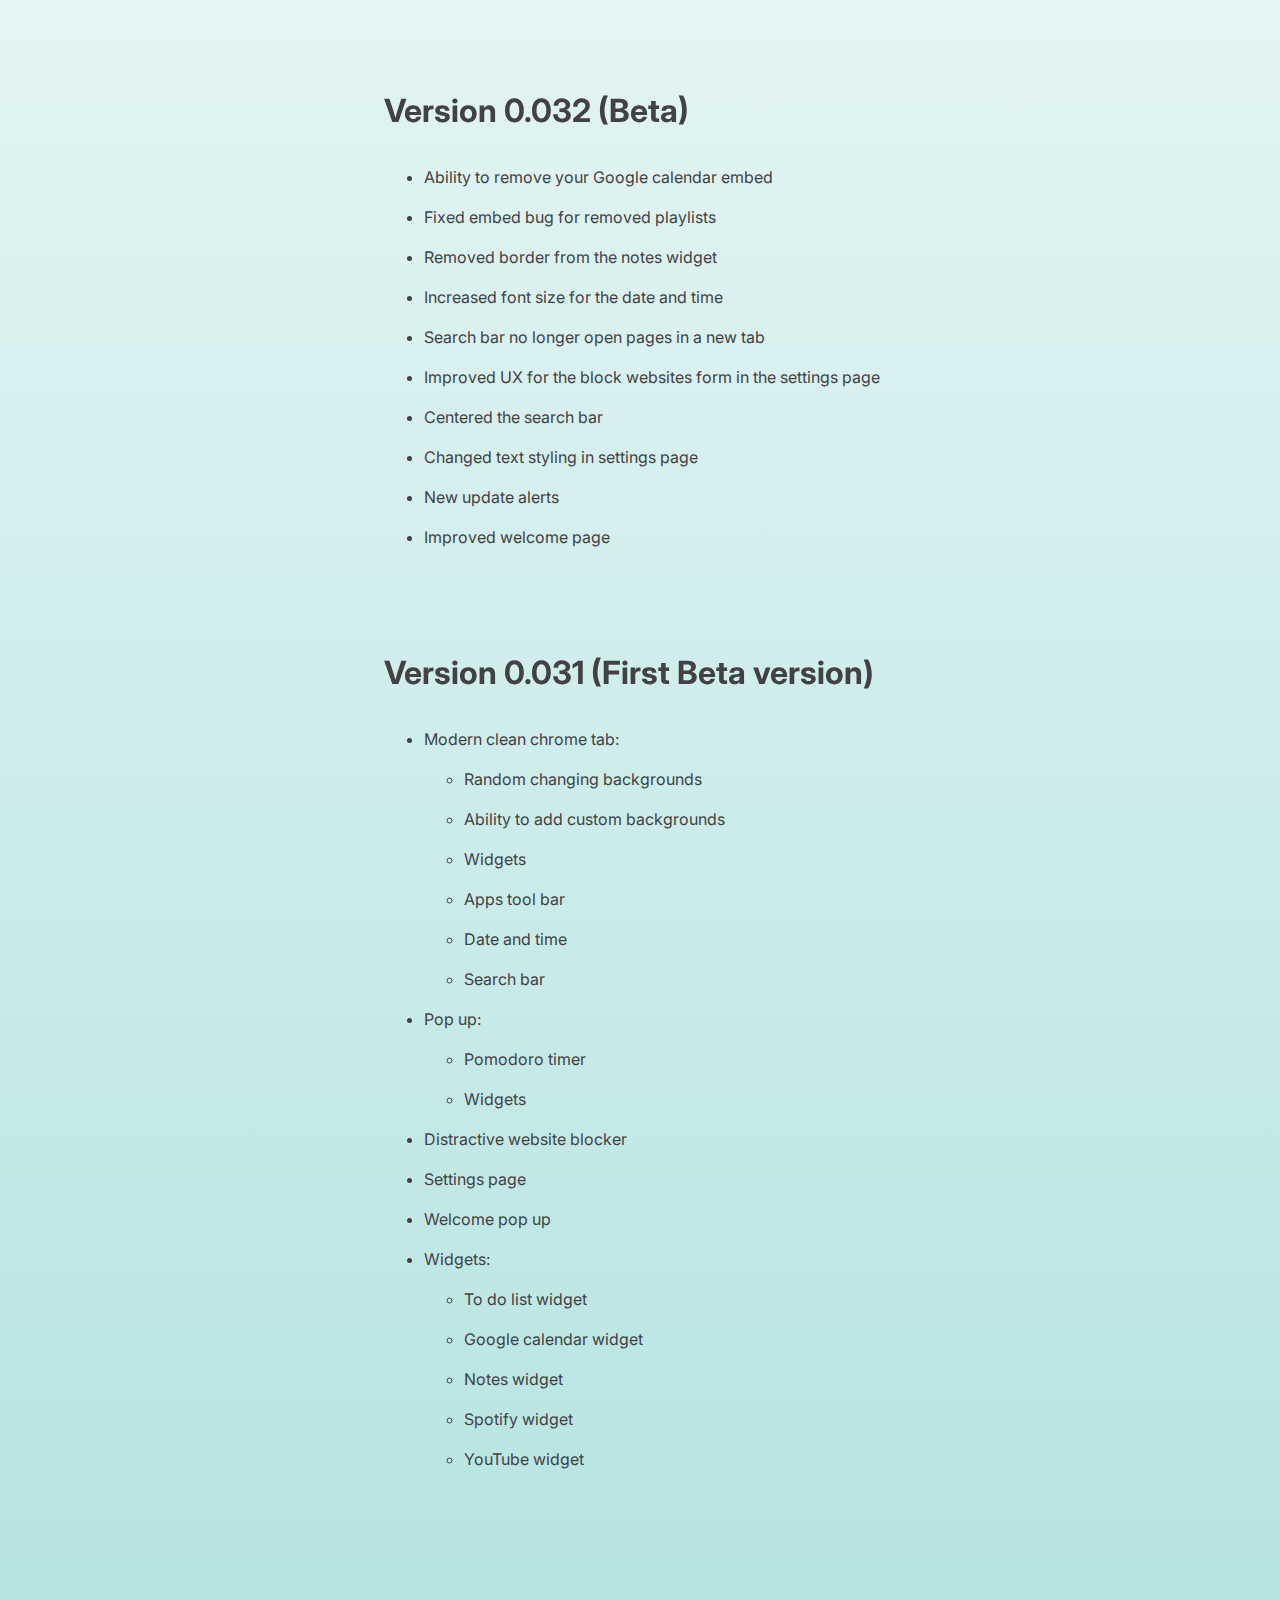
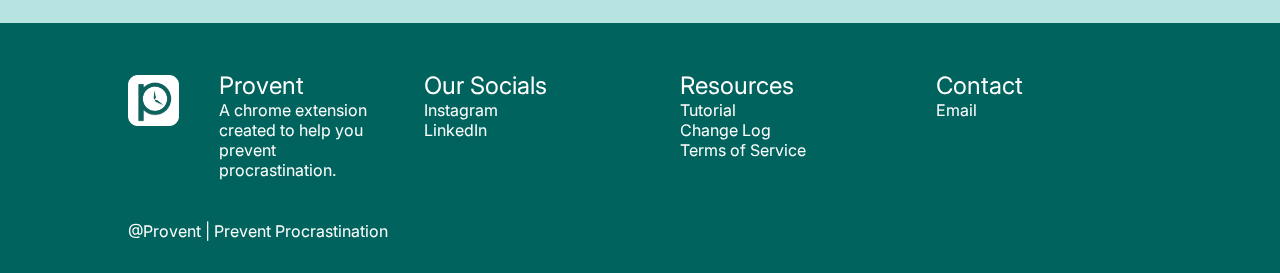
==== commit 847ed558: "banner & ko-fi" ====
--- a/changelog.html
+++ b/changelog.html
@@ -55,9 +55,8 @@
 						</button>
 					</li>
 
-					<li class="nav-right"><a class="nav-download-btn"
-							href="https://chrome.google.com/webstore/detail/provent/cnilpijpbkkefelbjobbfgdhpcdfpilg"
-							target="_blank">Add to Chrome</a></li>
+					<li class="nav-right"><a class="nav-download-btn" href="index.html#products">Add to Chrome</a></li>
+					<li class="nav-right"><a class="nav_link" href="https://ko-fi.com/proventextension" target="_blank">Support Us</a></li> 
 					<li class="nav-right"><a class="nav_link" href="#contact">Contact</a></li>
 					<li class="nav-right"><a class="nav_link" href="index.html#features">Features</a></li>
 					<li class="nav-right"><a class="nav_link" href="index.html#home">Home</a></li>
@@ -76,9 +75,9 @@
 					href="index.html#features">Features</a></li>
 			<li class="nav_mobile_li" onclick="animate_ham_menu()"><a class="nav_mobile_link"
 					href="#contact">Contact</a></li>
+			<li class="nav_mobile_li" onclick="animate_ham_menu()"><a class="nav_mobile_link" href="https://ko-fi.com/proventextension" target="_blank">Support Us</a></li> 
 			<li class="nav_mobile_li" onclick="animate_ham_menu()"><a class="mobilenav-download-btn"
-					href="https://chrome.google.com/webstore/detail/provent/cnilpijpbkkefelbjobbfgdhpcdfpilg"
-					target="_blank">Add to Chrome</a></li>
+					href="index.html#products">Add to Chrome</a></li>
 		</ul>
 	</nav>
 
--- a/css/universal.css
+++ b/css/universal.css
@@ -56,7 +56,7 @@
 }
 
 .nav_link:hover {
-    color: #066660;
+    color: #88DBD4;
 }
 
 .nav-download-btn {
@@ -71,11 +71,13 @@
     border: #066660 2px solid;
     position: relative;
     top: 2.5px;
+    font-weight: bold;
+    cursor: pointer;
 }
 
 .nav-download-btn:hover {
     background: transparent;
-    color: #066660;
+    color: #424244;
 }
 
 .quote {
@@ -351,8 +353,177 @@
     }
 }
 
-@media only screen and (max-width: 600px) {
+@media only screen and (max-width: 750px) {
     .ham_menu {display:block;}
     .nav-download-btn {display: none;}
     .nav_link {display: none;}
 }
+
+
+/* Download options popup */
+.downloadOptionsBackgroundBlur {
+    position: fixed;
+    width: 100%;
+    height: 100%;
+    background: black;
+    opacity: 0.7;
+    top: 0;
+    z-index: 10;
+}
+.downloadOptions {
+    background: white;
+    height: 250px;
+    width: 400px;
+    position: fixed;
+    top: 15%;
+    display: block;
+    margin: 0 auto;
+    z-index: 10;
+    border-radius: 20px;
+    padding: 15px;
+}
+.downloadOptionTitle {
+    font-family: 'Inter', sans-serif;
+    text-align: center;
+    color: #066660;
+    font-weight: bold;
+}
+.downloadOptionCrossMark {
+    color: gray;
+    right: 20px;
+    top: 0;
+    position: absolute;
+}
+.downloadOptionCrossMark:hover {
+    color: red;
+}
+.downloadOptionsButton {
+    background: #066660;
+    color: #FFFFFF;
+    font-family: 'Inter', sans-serif;
+    text-align: center;
+    border-radius: 40px;
+    padding: 10px 15px;
+    top: 50px;
+    position: relative;
+    text-decoration: none;
+    transition: 0.3s;
+    border: #066660 2px solid;
+    display: block;
+    margin-top: 10px;
+    font-weight: bold;
+}
+
+.downloadOptionsButton:hover {
+    background: transparent;
+    color: #424244;
+}
+
+/* Download options popup ^^ */
+
+.productsSectionContainer {
+    width: 80%;
+    margin: 5% auto;
+    display: block;
+    padding-top: 80px;
+}
+
+.productsContainer {
+    display: flex;
+    flex-direction: row;
+    flex-wrap: wrap;
+    justify-content: space-between;
+    /* gap: 100px; Optionally add gap between items */
+}
+
+.productContainer {
+    width: 40%;
+    border-radius: 30px;
+    overflow: hidden;
+    margin-top: 40px;
+
+    display: flex;
+    flex-direction: column;
+}
+
+.productBanner {
+    margin-top: 0px;
+    padding: 2.5px 30px;
+    text-align: center;
+    font-family: 'Inter';
+    font-style: normal;
+    color: #424244;
+    font-size: 1em;
+}
+.productLogo {
+    width: 80px;
+    height: auto;
+    display: block;
+    margin: 0 auto;
+    margin-top: 30px;
+}
+
+.productTitle {
+    text-align: center;
+    font-family: 'Inter';
+    font-style: normal;
+}
+
+.productFeature {
+    font-family: 'Inter';
+    font-style: normal;
+    padding: 0 20px;
+    margin-bottom: 0px;
+}
+
+.productDownload {
+    background-color: #066660;
+    color: #FFFFFF;
+    font-family: 'Inter', sans-serif;
+    text-align: center;
+    border-radius: 40px;
+    padding: 10px 18px;
+    text-decoration: none;
+    transition: 0.3s;
+    border: #066660 2px solid;
+    position: relative;
+    top: 2.5px;
+    font-weight: bold;
+    cursor: pointer;
+    display: block;
+    margin: 20px auto;
+    width: 120px;
+}
+
+.productContainer:first-child .productDownload:hover {
+    background: transparent;
+    color: #424244;
+}
+
+.productContainer:nth-child(2) .productDownload:hover {
+    background: transparent;
+    color: #fff;
+}
+
+.productMainText {
+    color: #424244;
+}
+
+.productZeroText {
+    color: #FFFFFF;
+}
+
+@media only screen and (max-width: 850px) {
+    .productsContainer {
+        display: block;
+        margin: 0 auto;
+    }
+
+    .productContainer {
+        width: 300px;
+        margin: 0 auto;
+        display: block;
+        margin-top: 40px;
+    }
+
+}